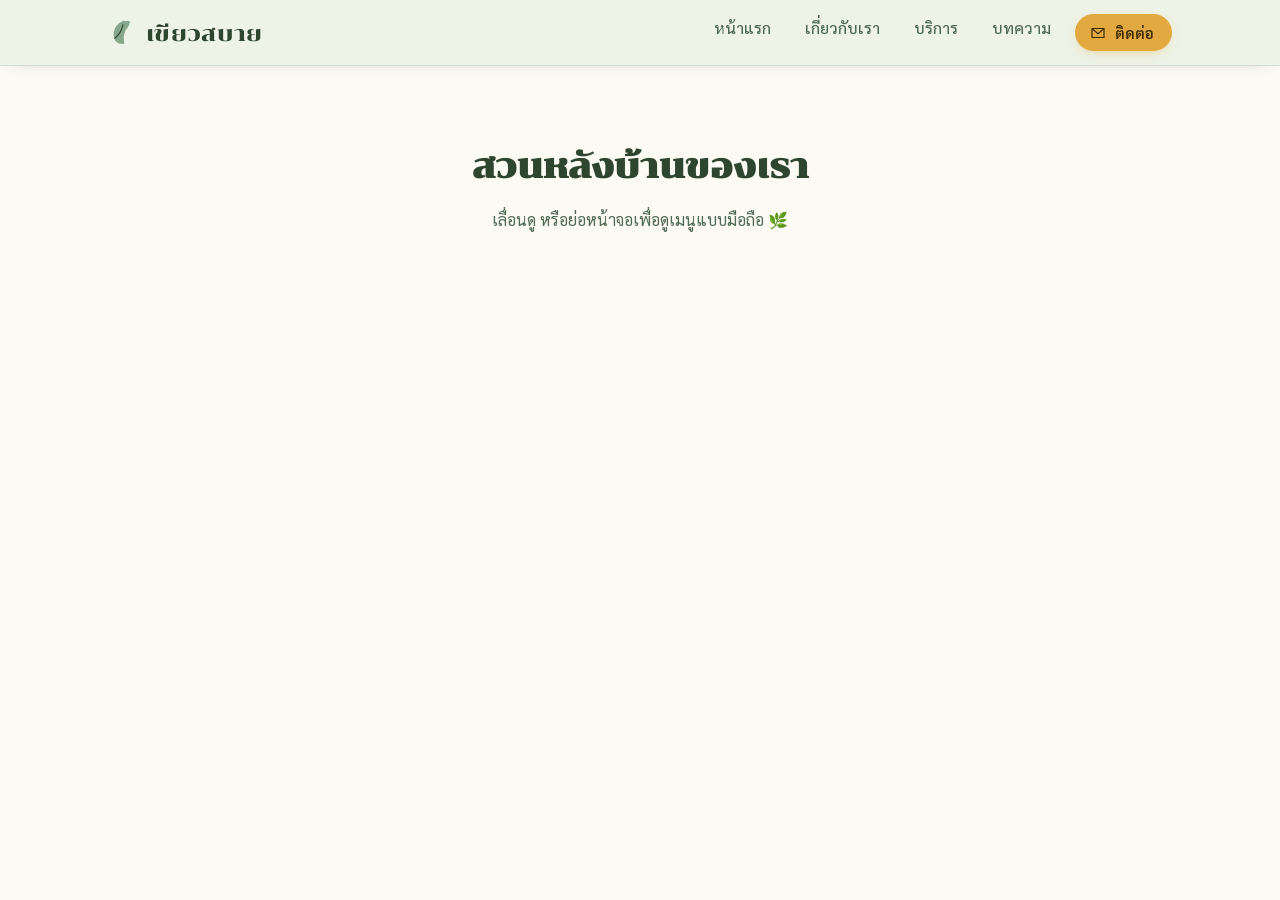
==== index.html @ ee12171a "Fix" ====
<!DOCTYPE html>
<html lang="th">
<head>
<meta charset="UTF-8">
<meta name="viewport" content="width=device-width, initial-scale=1.0">
<title>เขียวสบาย — Navbar</title>
<link rel="preconnect" href="https://fonts.googleapis.com">
<link href="https://fonts.googleapis.com/css2?family=Fraunces:ital,wght@0,500;0,600;1,500&family=Chonburi&family=Sarabun:wght@400;500;600&display=swap" rel="stylesheet">
<link rel="stylesheet" href="style.css">
</head>
<body>

<header class="navbar">
  <div class="navbar__inner">

    <!-- โลโก้ -->
    <a href="#" class="brand">
      <svg class="brand__leaf" viewBox="0 0 40 40" fill="none" xmlns="http://www.w3.org/2000/svg" aria-hidden="true">
        <path d="M20 4C11 8 6 16 8 26c1.5 7 8 10 14 8-2-8-1-15 4-21 3.5-4.5 3-9 3-9-4 0-7 1-9-1z" fill="var(--moss)"/>
        <path d="M9 27C15 23 18 17 20 9" stroke="var(--forest)" stroke-width="1.4" stroke-linecap="round"/>
      </svg>
      <span class="brand__name">เขียวสบาย</span>
    </a>

    <!-- ปุ่มเมนูมือถือ -->
    <input type="checkbox" id="menu-toggle" class="menu-toggle" aria-hidden="true">
    <label for="menu-toggle" class="hamburger" aria-label="เปิดเมนู">
      <span></span><span></span><span></span>
    </label>

    <!-- เมนูหลัก -->
    <nav class="menu" aria-label="เมนูหลัก">
      <a href="#" class="menu__link">หน้าแรก</a>
      <a href="#" class="menu__link">เกี่ยวกับเรา</a>
      <a href="#" class="menu__link">บริการ</a>
      <a href="#" class="menu__link">บทความ</a>
    </nav>

    <!-- ไอคอนติดต่อ -->
    <a href="#contact" class="contact-btn" aria-label="ติดต่อเรา">
      <svg viewBox="0 0 24 24" fill="none" xmlns="http://www.w3.org/2000/svg" aria-hidden="true">
        <path d="M4 6h16v12H4V6Z" stroke="currentColor" stroke-width="1.6" stroke-linejoin="round"/>
        <path d="M4.5 6.5 12 13l7.5-6.5" stroke="currentColor" stroke-width="1.6" stroke-linecap="round" stroke-linejoin="round"/>
      </svg>
      <span>ติดต่อ</span>
    </a>

  </div>
</header>

<!-- ตัวอย่างเนื้อหาด้านล่างเพื่อดูผลลัพธ์ -->
<main class="demo">
  <h1>สวนหลังบ้านของเรา</h1>
  <p>เลื่อนดู หรือย่อหน้าจอเพื่อดูเมนูแบบมือถือ 🌿</p>
</main>

</body>
</html>
---- style.css ----
/* ============================================
   เขียวสบาย — Navbar
   โทนสี: เขียวป่า สงบ ธรรมชาติ
   ============================================ */

:root {
  --bg-mist:     #EEF3E8;   /* พื้นหลัง navbar หมอกเช้า */
  --forest:      #2E4630;   /* เขียวเข้ม ตัวหนังสือ/โลโก้ */
  --moss:        #86A78B;   /* เขียวมอส ใบไม้ */
  --sage:        #4F6B54;   /* เขียวเซจ ตัวอักษรเมนู */
  --sand:        #FBFAF3;   /* ครีมอ่อน สำหรับพื้นหลังหน้า */
  --sun:         #E1A93F;   /* เหลืองแดดอ่อน ปุ่มติดต่อ */
  --sun-deep:    #C98F2B;

  --font-display: "Chonburi", "Fraunces", serif;
  --font-body:    "Sarabun", "Fraunces", sans-serif;
}

* { box-sizing: border-box; }

body {
  margin: 0;
  background: var(--sand);
  font-family: var(--font-body);
  color: var(--forest);
}

/* ---------- Navbar shell ---------- */

.navbar {
  position: sticky;
  top: 0;
  z-index: 50;
  background: var(--bg-mist);
  border-bottom: 1px solid rgba(46, 70, 48, 0.12);
  box-shadow: 0 6px 18px -14px rgba(46, 70, 48, 0.4);
}

.navbar__inner {
  max-width: 1120px;
  margin: 0 auto;
  padding: 14px 28px;
  display: flex;
  align-items: center;
  gap: 24px;
}

/* ---------- Brand / logo ---------- */

.brand {
  display: flex;
  align-items: center;
  gap: 8px;
  text-decoration: none;
  margin-right: auto;
}

.brand__leaf {
  width: 30px;
  height: 30px;
  flex-shrink: 0;
  transition: transform 0.4s ease;
}

.brand:hover .brand__leaf {
  transform: rotate(-12deg) scale(1.08);
}

.brand__name {
  font-family: var(--font-display);
  font-size: 1.35rem;
  color: var(--forest);
  letter-spacing: 0.3px;
}

/* ---------- Menu links + vine-sprout hover ---------- */

.menu {
  display: flex;
  align-items: center;
  gap: 34px;
}

.menu__link {
  position: relative;
  text-decoration: none;
  font-family: var(--font-body);
  font-weight: 500;
  font-size: 0.98rem;
  color: var(--sage);
  padding-bottom: 10px;
  transition: color 0.3s ease;
}

.menu__link:hover,
.menu__link:focus-visible {
  color: var(--forest);
}

/* the vine line */
.menu__link::after {
  content: "";
  position: absolute;
  left: 16px;
  bottom: 2px;
  height: 2px;
  width: 0;
  background: var(--moss);
  border-radius: 2px;
  transition: width 0.45s cubic-bezier(0.33, 1, 0.68, 1) 0.05s;
}

/* the little leaf bud that sprouts first */
.menu__link::before {
  content: "";
  position: absolute;
  left: 0;
  bottom: -1px;
  width: 10px;
  height: 8px;
  background: var(--moss);
  border-radius: 0 100% 0 100%;
  transform: scale(0) rotate(-10deg);
  transform-origin: left bottom;
  opacity: 0;
  transition: transform 0.3s ease, opacity 0.3s ease;
}

.menu__link:hover::before,
.menu__link:focus-visible::before {
  opacity: 1;
  transform: scale(1) rotate(-10deg);
}

.menu__link:hover::after,
.menu__link:focus-visible::after {
  width: calc(100% - 16px);
}

/* ---------- Contact icon button ---------- */

.contact-btn {
  display: flex;
  align-items: center;
  gap: 8px;
  text-decoration: none;
  background: var(--sun);
  color: #3A2A08;
  font-weight: 600;
  font-size: 0.92rem;
  padding: 9px 18px 9px 14px;
  border-radius: 999px;
  box-shadow: 0 4px 14px -6px rgba(225, 169, 63, 0.7);
  animation: breathe 4s ease-in-out infinite;
  transition: background 0.3s ease, transform 0.25s ease, box-shadow 0.25s ease;
}

.contact-btn svg {
  width: 18px;
  height: 18px;
  color: #3A2A08;
}

.contact-btn:hover,
.contact-btn:focus-visible {
  background: var(--sun-deep);
  transform: translateY(-2px);
  box-shadow: 0 8px 18px -6px rgba(201, 143, 43, 0.65);
}

@keyframes breathe {
  0%, 100% { transform: scale(1); }
  50%      { transform: scale(1.045); }
}

@media (prefers-reduced-motion: reduce) {
  .contact-btn { animation: none; }
  .brand__leaf, .menu__link::after, .menu__link::before, .contact-btn { transition: none; }
}

/* ---------- Mobile hamburger ---------- */

.menu-toggle { display: none; }

.hamburger {
  display: none;
  flex-direction: column;
  gap: 5px;
  cursor: pointer;
  padding: 6px;
}

.hamburger span {
  width: 24px;
  height: 2px;
  background: var(--forest);
  border-radius: 2px;
  transition: transform 0.3s ease, opacity 0.3s ease;
}

@media (max-width: 780px) {
  .hamburger { display: flex; order: 3; }

  .menu {
    order: 4;
    flex-basis: 100%;
    flex-direction: column;
    align-items: flex-start;
    gap: 4px;
    max-height: 0;
    overflow: hidden;
    transition: max-height 0.4s ease;
  }

  .menu__link { padding: 10px 4px; width: 100%; }

  .menu-toggle:checked ~ .menu {
    max-height: 320px;
  }

  .menu-toggle:checked ~ .hamburger span:nth-child(1) { transform: translateY(7px) rotate(45deg); }
  .menu-toggle:checked ~ .hamburger span:nth-child(2) { opacity: 0; }
  .menu-toggle:checked ~ .hamburger span:nth-child(3) { transform: translateY(-7px) rotate(-45deg); }

  .contact-btn { order: 2; padding: 8px 14px; }
  .contact-btn span { display: none; }
}

/* ---------- Demo content (ลบออกได้เมื่อนำไปใช้จริง) ---------- */

.demo {
  max-width: 1120px;
  margin: 80px auto;
  padding: 0 28px;
  text-align: center;
}

.demo h1 {
  font-family: var(--font-display);
  color: var(--forest);
  font-size: 2.1rem;
}

.demo p {
  color: var(--sage);
}
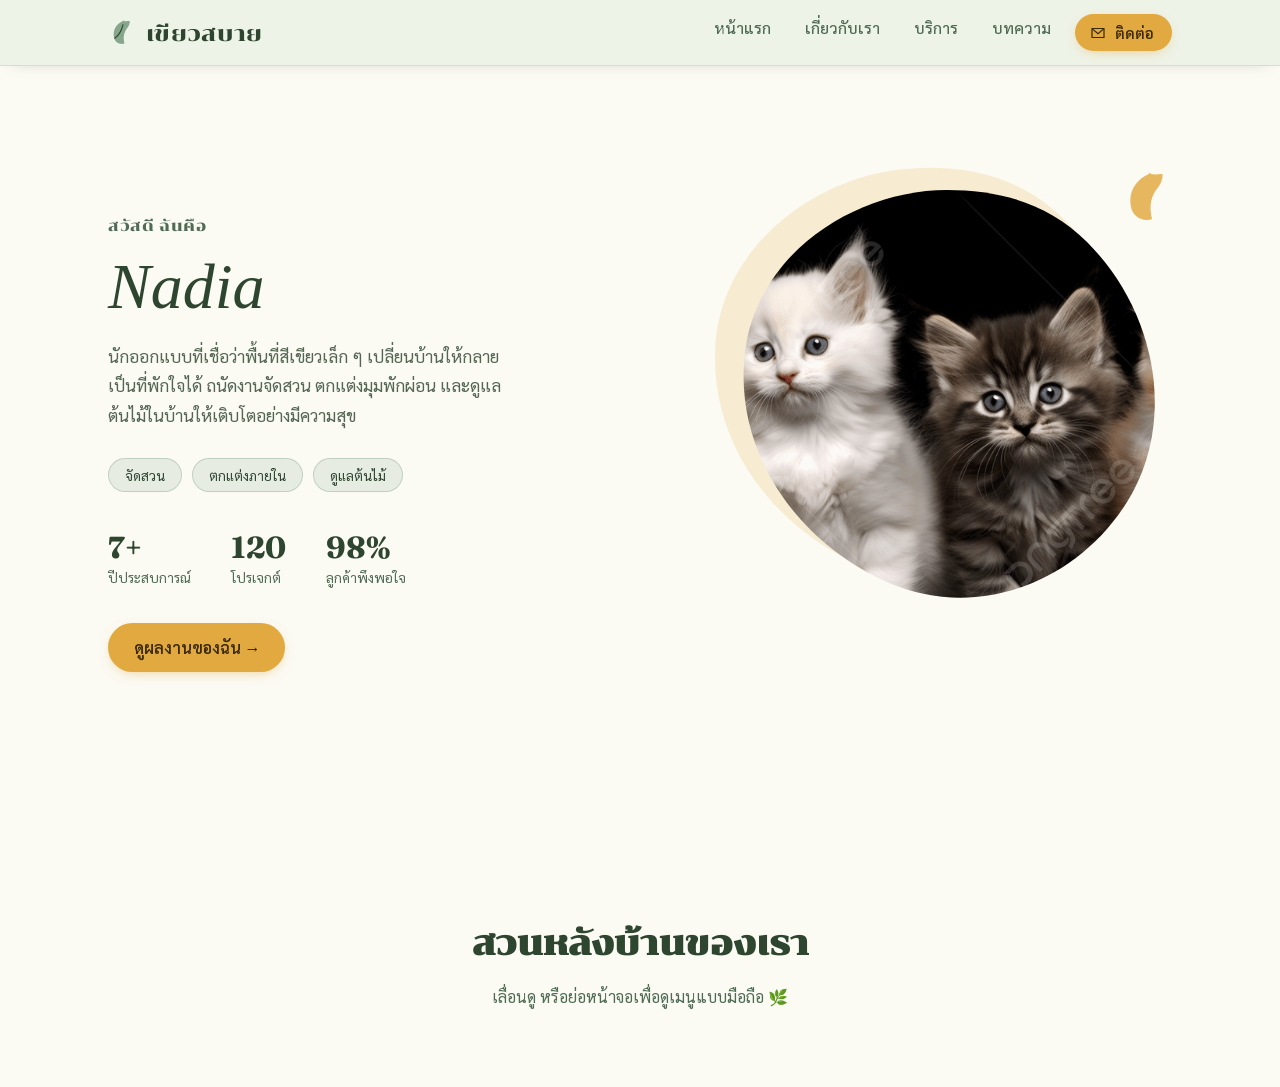
==== commit bdaef524: "fi" ====
--- a/index.html
+++ b/index.html
@@ -3,7 +3,7 @@
 <head>
 <meta charset="UTF-8">
 <meta name="viewport" content="width=device-width, initial-scale=1.0">
-<title>เขียวสบาย — Navbar</title>
+<title>เขียวสบาย — Portfolio</title>
 <link rel="preconnect" href="https://fonts.googleapis.com">
 <link href="https://fonts.googleapis.com/css2?family=Fraunces:ital,wght@0,500;0,600;1,500&family=Chonburi&family=Sarabun:wght@400;500;600&display=swap" rel="stylesheet">
 <link rel="stylesheet" href="style.css">
@@ -48,10 +48,44 @@
   </div>
 </header>
 
-<!-- ตัวอย่างเนื้อหาด้านล่างเพื่อดูผลลัพธ์ -->
-<main class="demo">
-  <h1>สวนหลังบ้านของเรา</h1>
-  <p>เลื่อนดู หรือย่อหน้าจอเพื่อดูเมนูแบบมือถือ 🌿</p>
+<!-- ===== Main content: แนะนำตัว (Nadia) 2 คอลัมน์ ===== -->
+<main>
+  <section class="portfolio">
+    <div class="portfolio__text">
+      <p class="portfolio__eyebrow">สวัสดี ฉันคือ</p>
+      <h1 class="portfolio__name">Nadia</h1>
+      <p class="portfolio__bio">
+        นักออกแบบที่เชื่อว่าพื้นที่สีเขียวเล็ก ๆ เปลี่ยนบ้านให้กลายเป็นที่พักใจได้
+        ถนัดงานจัดสวน ตกแต่งมุมพักผ่อน และดูแลต้นไม้ในบ้านให้เติบโตอย่างมีความสุข
+      </p>
+      <div class="portfolio__tags">
+        <span class="portfolio__tag">จัดสวน</span>
+        <span class="portfolio__tag">ตกแต่งภายใน</span>
+        <span class="portfolio__tag">ดูแลต้นไม้</span>
+      </div>
+      <div class="portfolio__stats">
+        <div class="stat"><b>7+</b><span>ปีประสบการณ์</span></div>
+        <div class="stat"><b>120</b><span>โปรเจกต์</span></div>
+        <div class="stat"><b>98%</b><span>ลูกค้าพึงพอใจ</span></div>
+      </div>
+      <a href="#work" class="portfolio__cta">ดูผลงานของฉัน →</a>
+    </div>
+
+    <figure class="portfolio__figure">
+      <div class="portfolio__frame">
+        <img src="./assets/pngtree-group-of-kittens-on-a-black-background-picture-image_3402939.jpg" alt="Nadia">
+      </div>
+      <svg class="portfolio__vein" viewBox="0 0 40 40" fill="none" xmlns="http://www.w3.org/2000/svg" aria-hidden="true">
+        <path d="M20 4C11 8 6 16 8 26c1.5 7 8 10 14 8-2-8-1-15 4-21 3.5-4.5 3-9 3-9-4 0-7 1-9-1z" fill="var(--sun)" opacity="0.9"/>
+      </svg>
+    </figure>
+  </section>
+
+  <!-- ตัวอย่างเนื้อหาด้านล่างเพื่อดูผลลัพธ์ -->
+  <div class="demo">
+    <h1>สวนหลังบ้านของเรา</h1>
+    <p>เลื่อนดู หรือย่อหน้าจอเพื่อดูเมนูแบบมือถือ 🌿</p>
+  </div>
 </main>
 
 </body>
--- a/style.css
+++ b/style.css
@@ -4,19 +4,21 @@
    ============================================ */
 
 :root {
-  --bg-mist:     #EEF3E8;   /* พื้นหลัง navbar หมอกเช้า */
-  --forest:      #2E4630;   /* เขียวเข้ม ตัวหนังสือ/โลโก้ */
-  --moss:        #86A78B;   /* เขียวมอส ใบไม้ */
-  --sage:        #4F6B54;   /* เขียวเซจ ตัวอักษรเมนู */
-  --sand:        #FBFAF3;   /* ครีมอ่อน สำหรับพื้นหลังหน้า */
-  --sun:         #E1A93F;   /* เหลืองแดดอ่อน ปุ่มติดต่อ */
-  --sun-deep:    #C98F2B;
+  --bg-mist: #eef3e8; /* พื้นหลัง navbar หมอกเช้า */
+  --forest: #2e4630; /* เขียวเข้ม ตัวหนังสือ/โลโก้ */
+  --moss: #86a78b; /* เขียวมอส ใบไม้ */
+  --sage: #4f6b54; /* เขียวเซจ ตัวอักษรเมนู */
+  --sand: #fbfaf3; /* ครีมอ่อน สำหรับพื้นหลังหน้า */
+  --sun: #e1a93f; /* เหลืองแดดอ่อน ปุ่มติดต่อ */
+  --sun-deep: #c98f2b;
 
   --font-display: "Chonburi", "Fraunces", serif;
-  --font-body:    "Sarabun", "Fraunces", sans-serif;
-}
-
-* { box-sizing: border-box; }
+  --font-body: "Sarabun", "Fraunces", sans-serif;
+}
+
+* {
+  box-sizing: border-box;
+}
 
 body {
   margin: 0;
@@ -123,7 +125,9 @@
   transform: scale(0) rotate(-10deg);
   transform-origin: left bottom;
   opacity: 0;
-  transition: transform 0.3s ease, opacity 0.3s ease;
+  transition:
+    transform 0.3s ease,
+    opacity 0.3s ease;
 }
 
 .menu__link:hover::before,
@@ -145,20 +149,23 @@
   gap: 8px;
   text-decoration: none;
   background: var(--sun);
-  color: #3A2A08;
+  color: #3a2a08;
   font-weight: 600;
   font-size: 0.92rem;
   padding: 9px 18px 9px 14px;
   border-radius: 999px;
   box-shadow: 0 4px 14px -6px rgba(225, 169, 63, 0.7);
   animation: breathe 4s ease-in-out infinite;
-  transition: background 0.3s ease, transform 0.25s ease, box-shadow 0.25s ease;
+  transition:
+    background 0.3s ease,
+    transform 0.25s ease,
+    box-shadow 0.25s ease;
 }
 
 .contact-btn svg {
   width: 18px;
   height: 18px;
-  color: #3A2A08;
+  color: #3a2a08;
 }
 
 .contact-btn:hover,
@@ -169,18 +176,32 @@
 }
 
 @keyframes breathe {
-  0%, 100% { transform: scale(1); }
-  50%      { transform: scale(1.045); }
+  0%,
+  100% {
+    transform: scale(1);
+  }
+  50% {
+    transform: scale(1.045);
+  }
 }
 
 @media (prefers-reduced-motion: reduce) {
-  .contact-btn { animation: none; }
-  .brand__leaf, .menu__link::after, .menu__link::before, .contact-btn { transition: none; }
+  .contact-btn {
+    animation: none;
+  }
+  .brand__leaf,
+  .menu__link::after,
+  .menu__link::before,
+  .contact-btn {
+    transition: none;
+  }
 }
 
 /* ---------- Mobile hamburger ---------- */
 
-.menu-toggle { display: none; }
+.menu-toggle {
+  display: none;
+}
 
 .hamburger {
   display: none;
@@ -195,11 +216,16 @@
   height: 2px;
   background: var(--forest);
   border-radius: 2px;
-  transition: transform 0.3s ease, opacity 0.3s ease;
+  transition:
+    transform 0.3s ease,
+    opacity 0.3s ease;
 }
 
 @media (max-width: 780px) {
-  .hamburger { display: flex; order: 3; }
+  .hamburger {
+    display: flex;
+    order: 3;
+  }
 
   .menu {
     order: 4;
@@ -212,18 +238,32 @@
     transition: max-height 0.4s ease;
   }
 
-  .menu__link { padding: 10px 4px; width: 100%; }
+  .menu__link {
+    padding: 10px 4px;
+    width: 100%;
+  }
 
   .menu-toggle:checked ~ .menu {
     max-height: 320px;
   }
 
-  .menu-toggle:checked ~ .hamburger span:nth-child(1) { transform: translateY(7px) rotate(45deg); }
-  .menu-toggle:checked ~ .hamburger span:nth-child(2) { opacity: 0; }
-  .menu-toggle:checked ~ .hamburger span:nth-child(3) { transform: translateY(-7px) rotate(-45deg); }
-
-  .contact-btn { order: 2; padding: 8px 14px; }
-  .contact-btn span { display: none; }
+  .menu-toggle:checked ~ .hamburger span:nth-child(1) {
+    transform: translateY(7px) rotate(45deg);
+  }
+  .menu-toggle:checked ~ .hamburger span:nth-child(2) {
+    opacity: 0;
+  }
+  .menu-toggle:checked ~ .hamburger span:nth-child(3) {
+    transform: translateY(-7px) rotate(-45deg);
+  }
+
+  .contact-btn {
+    order: 2;
+    padding: 8px 14px;
+  }
+  .contact-btn span {
+    display: none;
+  }
 }
 
 /* ---------- Demo content (ลบออกได้เมื่อนำไปใช้จริง) ---------- */
@@ -243,4 +283,171 @@
 
 .demo p {
   color: var(--sage);
+}
+
+/* ============================================
+   Portfolio intro — แนะนำตัว (Nadia)
+   ใช้ token ชุดเดียวกับ navbar: --forest / --moss / --sage / --sand / --sun
+   ============================================ */
+
+.portfolio {
+  max-width: 1120px;
+  margin: 0 auto;
+  padding: 100px 28px 120px;
+  display: grid;
+  grid-template-columns: 1.1fr 0.9fr;
+  gap: 64px;
+  align-items: center;
+}
+
+.portfolio__eyebrow {
+  font-family: var(--font-display);
+  color: var(--sage);
+  font-size: 0.95rem;
+  letter-spacing: 0.04em;
+  margin: 0 0 18px;
+}
+
+.portfolio__name {
+  font-family: "Fraunces", serif;
+  font-style: italic;
+  font-weight: 500;
+  font-size: clamp(2.6rem, 5vw, 4.2rem);
+  line-height: 1.05;
+  color: var(--forest);
+  margin: 0 0 22px;
+}
+
+.portfolio__bio {
+  font-family: var(--font-body);
+  font-size: 1.05rem;
+  line-height: 1.75;
+  color: var(--forest);
+  opacity: 0.82;
+  max-width: 46ch;
+  margin: 0 0 28px;
+}
+
+.portfolio__tags {
+  display: flex;
+  flex-wrap: wrap;
+  gap: 10px;
+  margin: 0 0 36px;
+}
+
+.portfolio__tag {
+  font-family: var(--font-body);
+  font-size: 0.85rem;
+  padding: 7px 16px;
+  border-radius: 999px;
+  background: rgba(134, 167, 139, 0.16); /* --moss */
+  color: var(--forest);
+  border: 1px solid rgba(134, 167, 139, 0.4);
+}
+
+.portfolio__stats {
+  display: flex;
+  gap: 40px;
+  margin: 0 0 36px;
+}
+
+.portfolio__stats .stat b {
+  display: block;
+  font-family: "Fraunces", serif;
+  font-size: 1.9rem;
+  color: var(--forest);
+}
+
+.portfolio__stats .stat span {
+  font-family: var(--font-body);
+  font-size: 0.85rem;
+  color: var(--sage);
+}
+
+.portfolio__cta {
+  display: inline-flex;
+  align-items: center;
+  gap: 10px;
+  background: var(--sun);
+  color: #3a2a08;
+  text-decoration: none;
+  font-family: var(--font-body);
+  font-weight: 600;
+  padding: 14px 26px;
+  border-radius: 999px;
+  box-shadow: 0 4px 14px -6px rgba(225, 169, 63, 0.7);
+  transition:
+    background 0.25s ease,
+    transform 0.25s ease,
+    box-shadow 0.25s ease;
+}
+
+.portfolio__cta:hover,
+.portfolio__cta:focus-visible {
+  background: var(--sun-deep);
+  transform: translateY(-2px);
+  box-shadow: 0 8px 18px -6px rgba(201, 143, 43, 0.65);
+}
+
+/* ---------- image side: leaf-clipped frame ---------- */
+
+.portfolio__figure {
+  position: relative;
+  justify-self: center;
+  width: 100%;
+  max-width: 420px;
+}
+
+.portfolio__figure::before {
+  content: "";
+  position: absolute;
+  inset: -18px;
+  background: rgba(225, 169, 63, 0.18); /* --sun */
+  clip-path: path(
+    "M210 8C120 8 20 70 8 170C-4 270 60 360 150 400C240 440 340 400 390 320C440 240 420 130 350 60C310 20 260 8 210 8Z"
+  );
+  transform: scale(1.02) rotate(-4deg);
+  z-index: 0;
+}
+
+.portfolio__frame {
+  position: relative;
+  z-index: 1;
+  aspect-ratio: 4 / 5;
+  overflow: hidden;
+  clip-path: path(
+    "M210 8C120 8 20 70 8 170C-4 270 60 360 150 400C240 440 340 400 390 320C440 240 420 130 350 60C310 20 260 8 210 8Z"
+  );
+  box-shadow: 0 30px 60px -20px rgba(46, 70, 48, 0.35);
+}
+
+.portfolio__frame img {
+  width: 100%;
+  height: 100%;
+  object-fit: cover;
+  display: block;
+}
+
+.portfolio__vein {
+  position: absolute;
+  top: -14px;
+  right: -22px;
+  width: 60px;
+  height: 60px;
+  z-index: 2;
+  opacity: 0.9;
+}
+
+@media (max-width: 860px) {
+  .portfolio {
+    grid-template-columns: 1fr;
+    padding: 72px 24px 80px;
+  }
+  .portfolio__figure {
+    order: -1;
+    max-width: 300px;
+  }
+  .portfolio__stats {
+    gap: 28px;
+  }
 }
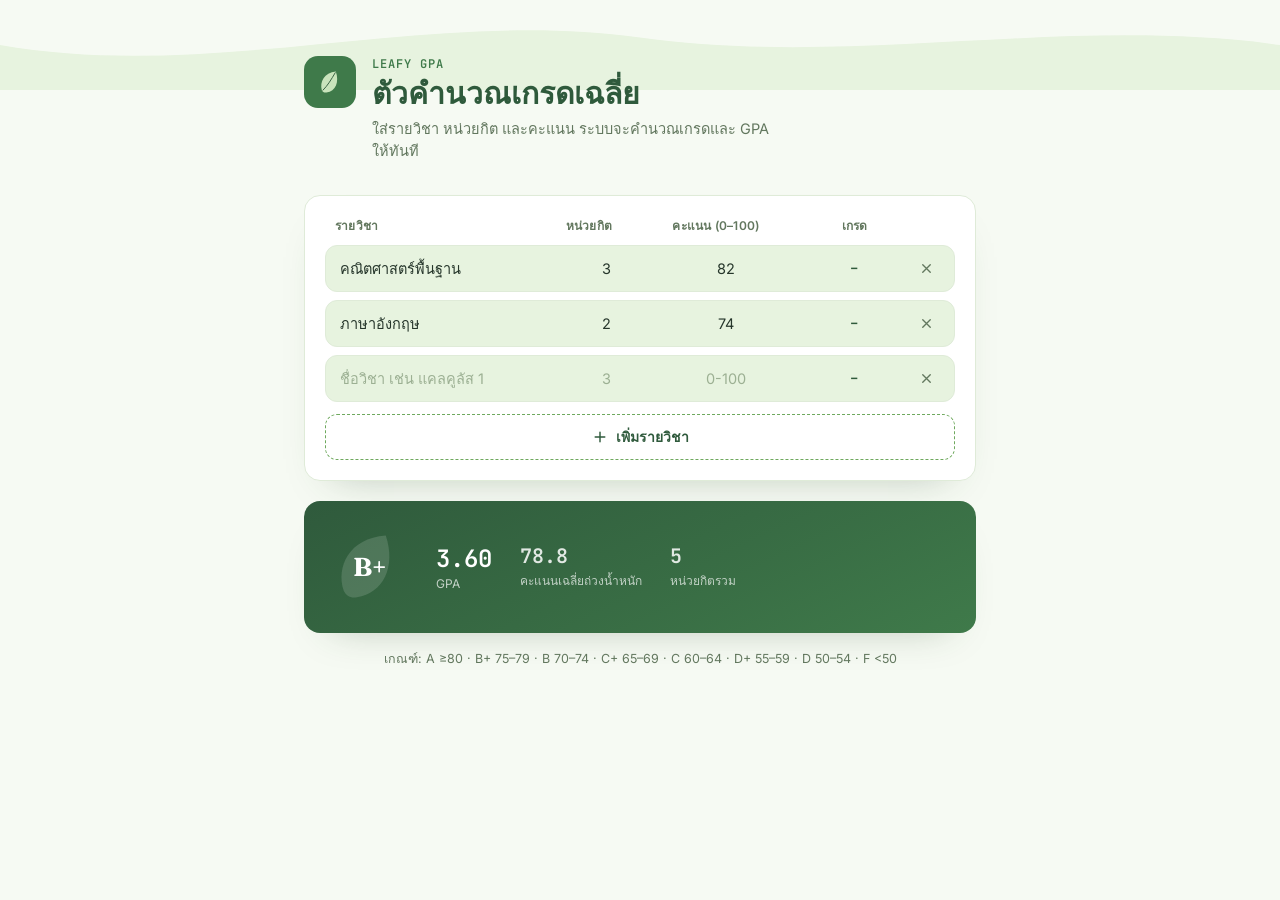
==== commit 3bfbc864: "Add javascriptt" ====
--- a/index.html
+++ b/index.html
@@ -1,92 +1,88 @@
 <!DOCTYPE html>
 <html lang="th">
 <head>
-<meta charset="UTF-8">
-<meta name="viewport" content="width=device-width, initial-scale=1.0">
-<title>เขียวสบาย — Portfolio</title>
+<meta charset="UTF-8" />
+<meta name="viewport" content="width=device-width, initial-scale=1.0" />
+<title>คำนวณเกรด · Leafy GPA</title>
 <link rel="preconnect" href="https://fonts.googleapis.com">
-<link href="https://fonts.googleapis.com/css2?family=Fraunces:ital,wght@0,500;0,600;1,500&family=Chonburi&family=Sarabun:wght@400;500;600&display=swap" rel="stylesheet">
-<link rel="stylesheet" href="style.css">
+<link rel="preconnect" href="https://fonts.gstatic.com" crossorigin>
+<link href="https://fonts.googleapis.com/css2?family=Fraunces:opsz,wght@9..144,500;9..144,600;9..144,700&family=Inter:wght@400;500;600;700&family=JetBrains+Mono:wght@500;600&display=swap" rel="stylesheet">
+<link rel="stylesheet" href="style.css" />
 </head>
 <body>
 
-<header class="navbar">
-  <div class="navbar__inner">
+  <div class="meadow" aria-hidden="true">
+    <svg class="meadow__svg" viewBox="0 0 1440 120" preserveAspectRatio="none">
+      <path d="M0,60 C240,110 480,10 720,50 C960,90 1200,20 1440,60 L1440,120 L0,120 Z"></path>
+    </svg>
+  </div>
 
-    <!-- โลโก้ -->
-    <a href="#" class="brand">
-      <svg class="brand__leaf" viewBox="0 0 40 40" fill="none" xmlns="http://www.w3.org/2000/svg" aria-hidden="true">
-        <path d="M20 4C11 8 6 16 8 26c1.5 7 8 10 14 8-2-8-1-15 4-21 3.5-4.5 3-9 3-9-4 0-7 1-9-1z" fill="var(--moss)"/>
-        <path d="M9 27C15 23 18 17 20 9" stroke="var(--forest)" stroke-width="1.4" stroke-linecap="round"/>
-      </svg>
-      <span class="brand__name">เขียวสบาย</span>
-    </a>
+  <main class="page">
 
-    <!-- ปุ่มเมนูมือถือ -->
-    <input type="checkbox" id="menu-toggle" class="menu-toggle" aria-hidden="true">
-    <label for="menu-toggle" class="hamburger" aria-label="เปิดเมนู">
-      <span></span><span></span><span></span>
-    </label>
+    <header class="header">
+      <div class="header__mark">
+        <svg viewBox="0 0 48 48" class="leaf-icon" aria-hidden="true">
+          <path d="M10 38 C6 24 14 8 34 6 C40 24 34 40 18 42 C14 42.6 11.6 41 10 38 Z"></path>
+          <path d="M12 38 C20 30 26 20 33 8" class="leaf-vein"></path>
+        </svg>
+      </div>
+      <div class="header__text">
+        <p class="eyebrow">Leafy GPA</p>
+        <h1>ตัวคำนวณเกรดเฉลี่ย</h1>
+        <p class="subtitle">ใส่รายวิชา หน่วยกิต และคะแนน ระบบจะคำนวณเกรดและ GPA ให้ทันที</p>
+      </div>
+    </header>
 
-    <!-- เมนูหลัก -->
-    <nav class="menu" aria-label="เมนูหลัก">
-      <a href="#" class="menu__link">หน้าแรก</a>
-      <a href="#" class="menu__link">เกี่ยวกับเรา</a>
-      <a href="#" class="menu__link">บริการ</a>
-      <a href="#" class="menu__link">บทความ</a>
-    </nav>
+    <section class="card" aria-label="รายวิชา">
 
-    <!-- ไอคอนติดต่อ -->
-    <a href="#contact" class="contact-btn" aria-label="ติดต่อเรา">
-      <svg viewBox="0 0 24 24" fill="none" xmlns="http://www.w3.org/2000/svg" aria-hidden="true">
-        <path d="M4 6h16v12H4V6Z" stroke="currentColor" stroke-width="1.6" stroke-linejoin="round"/>
-        <path d="M4.5 6.5 12 13l7.5-6.5" stroke="currentColor" stroke-width="1.6" stroke-linecap="round" stroke-linejoin="round"/>
-      </svg>
-      <span>ติดต่อ</span>
-    </a>
+      <div class="table-head" role="row">
+        <span>รายวิชา</span>
+        <span>หน่วยกิต</span>
+        <span>คะแนน (0–100)</span>
+        <span class="table-head__grade">เกรด</span>
+        <span class="table-head__action"></span>
+      </div>
 
-  </div>
-</header>
+      <div id="rows" class="rows"></div>
 
-<!-- ===== Main content: แนะนำตัว (Nadia) 2 คอลัมน์ ===== -->
-<main>
-  <section class="portfolio">
-    <div class="portfolio__text">
-      <p class="portfolio__eyebrow">สวัสดี ฉันคือ</p>
-      <h1 class="portfolio__name">Nadia</h1>
-      <p class="portfolio__bio">
-        นักออกแบบที่เชื่อว่าพื้นที่สีเขียวเล็ก ๆ เปลี่ยนบ้านให้กลายเป็นที่พักใจได้
-        ถนัดงานจัดสวน ตกแต่งมุมพักผ่อน และดูแลต้นไม้ในบ้านให้เติบโตอย่างมีความสุข
-      </p>
-      <div class="portfolio__tags">
-        <span class="portfolio__tag">จัดสวน</span>
-        <span class="portfolio__tag">ตกแต่งภายใน</span>
-        <span class="portfolio__tag">ดูแลต้นไม้</span>
+      <button id="addRow" class="add-btn" type="button">
+        <svg viewBox="0 0 20 20" class="add-btn__icon" aria-hidden="true">
+          <path d="M10 4v12M4 10h12" stroke="currentColor" stroke-width="1.8" stroke-linecap="round"/>
+        </svg>
+        เพิ่มรายวิชา
+      </button>
+
+    </section>
+
+    <section class="result" aria-live="polite">
+      <div class="result__badge">
+        <svg viewBox="0 0 64 64" class="badge-leaf" aria-hidden="true">
+          <path d="M12 50 C6 32 16 10 44 8 C52 32 42 52 22 55 C17 55.8 14 54 12 50 Z"></path>
+        </svg>
+        <span id="letterGrade" class="badge-leaf__letter">–</span>
       </div>
-      <div class="portfolio__stats">
-        <div class="stat"><b>7+</b><span>ปีประสบการณ์</span></div>
-        <div class="stat"><b>120</b><span>โปรเจกต์</span></div>
-        <div class="stat"><b>98%</b><span>ลูกค้าพึงพอใจ</span></div>
+      <div class="result__figures">
+        <div class="figure">
+          <span class="figure__value" id="gpaValue">0.00</span>
+          <span class="figure__label">GPA</span>
+        </div>
+        <div class="figure figure--muted">
+          <span class="figure__value" id="avgValue">0.0</span>
+          <span class="figure__label">คะแนนเฉลี่ยถ่วงน้ำหนัก</span>
+        </div>
+        <div class="figure figure--muted">
+          <span class="figure__value" id="creditValue">0</span>
+          <span class="figure__label">หน่วยกิตรวม</span>
+        </div>
       </div>
-      <a href="#work" class="portfolio__cta">ดูผลงานของฉัน →</a>
-    </div>
+    </section>
 
-    <figure class="portfolio__figure">
-      <div class="portfolio__frame">
-        <img src="./assets/pngtree-group-of-kittens-on-a-black-background-picture-image_3402939.jpg" alt="Nadia">
-      </div>
-      <svg class="portfolio__vein" viewBox="0 0 40 40" fill="none" xmlns="http://www.w3.org/2000/svg" aria-hidden="true">
-        <path d="M20 4C11 8 6 16 8 26c1.5 7 8 10 14 8-2-8-1-15 4-21 3.5-4.5 3-9 3-9-4 0-7 1-9-1z" fill="var(--sun)" opacity="0.9"/>
-      </svg>
-    </figure>
-  </section>
+    <p class="scale-note">
+      เกณฑ์: A ≥80 · B+ 75–79 · B 70–74 · C+ 65–69 · C 60–64 · D+ 55–59 · D 50–54 · F &lt;50
+    </p>
 
-  <!-- ตัวอย่างเนื้อหาด้านล่างเพื่อดูผลลัพธ์ -->
-  <div class="demo">
-    <h1>สวนหลังบ้านของเรา</h1>
-    <p>เลื่อนดู หรือย่อหน้าจอเพื่อดูเมนูแบบมือถือ 🌿</p>
-  </div>
-</main>
+  </main>
 
+  <script src="script.js"></script>
 </body>
 </html>
--- a/style.css
+++ b/style.css
@@ -1,453 +1,278 @@
-/* ============================================
-   เขียวสบาย — Navbar
-   โทนสี: เขียวป่า สงบ ธรรมชาติ
-   ============================================ */
-
-:root {
-  --bg-mist: #eef3e8; /* พื้นหลัง navbar หมอกเช้า */
-  --forest: #2e4630; /* เขียวเข้ม ตัวหนังสือ/โลโก้ */
-  --moss: #86a78b; /* เขียวมอส ใบไม้ */
-  --sage: #4f6b54; /* เขียวเซจ ตัวอักษรเมนู */
-  --sand: #fbfaf3; /* ครีมอ่อน สำหรับพื้นหลังหน้า */
-  --sun: #e1a93f; /* เหลืองแดดอ่อน ปุ่มติดต่อ */
-  --sun-deep: #c98f2b;
-
-  --font-display: "Chonburi", "Fraunces", serif;
-  --font-body: "Sarabun", "Fraunces", sans-serif;
-}
-
-* {
-  box-sizing: border-box;
-}
-
-body {
+:root{
+  --bg: #F6FAF3;
+  --card: #FFFFFF;
+  --ink: #26362B;
+  --ink-soft: #62775E;
+  --line: #DFEBD8;
+  --green-700: #2F5A3C;
+  --green-600: #3F7A4A;
+  --green-500: #6FA95E;
+  --green-200: #C9E4BC;
+  --green-100: #E7F3DF;
+  --amber: #C98A3C;
+  --shadow: 0 20px 40px -28px rgba(43, 74, 42, 0.35);
+  --radius: 16px;
+}
+
+*{ box-sizing: border-box; }
+
+body{
   margin: 0;
-  background: var(--sand);
-  font-family: var(--font-body);
-  color: var(--forest);
-}
-
-/* ---------- Navbar shell ---------- */
-
-.navbar {
-  position: sticky;
-  top: 0;
-  z-index: 50;
-  background: var(--bg-mist);
-  border-bottom: 1px solid rgba(46, 70, 48, 0.12);
-  box-shadow: 0 6px 18px -14px rgba(46, 70, 48, 0.4);
-}
-
-.navbar__inner {
-  max-width: 1120px;
+  min-height: 100vh;
+  background: var(--bg);
+  color: var(--ink);
+  font-family: 'Inter', system-ui, sans-serif;
+  position: relative;
+  overflow-x: hidden;
+}
+
+.meadow{
+  position: absolute;
+  top: 0; left: 0; width: 100%;
+  line-height: 0;
+  z-index: 0;
+}
+.meadow__svg{ width: 100%; height: 90px; display:block; }
+.meadow__svg path{ fill: var(--green-100); }
+
+.page{
+  position: relative;
+  z-index: 1;
+  max-width: 720px;
   margin: 0 auto;
-  padding: 14px 28px;
+  padding: 56px 24px 80px;
+}
+
+.header{
+  display: flex;
+  align-items: flex-start;
+  gap: 16px;
+  margin-bottom: 32px;
+}
+
+.header__mark{
+  flex: 0 0 auto;
+  width: 52px;
+  height: 52px;
+  border-radius: 14px;
+  background: var(--green-600);
+  display: flex;
+  align-items: center;
+  justify-content: center;
+  box-shadow: var(--shadow);
+}
+.leaf-icon{ width: 28px; height: 28px; }
+.leaf-icon path:first-child{ fill: var(--green-200); }
+.leaf-vein{ fill: none; stroke: var(--green-700); stroke-width: 1.6; stroke-linecap: round; }
+
+.eyebrow{
+  margin: 0 0 4px;
+  font-family: 'JetBrains Mono', monospace;
+  font-size: 12px;
+  font-weight: 600;
+  letter-spacing: 0.08em;
+  text-transform: uppercase;
+  color: var(--green-600);
+}
+
+h1{
+  margin: 0 0 6px;
+  font-family: 'Fraunces', serif;
+  font-weight: 600;
+  font-size: 30px;
+  line-height: 1.2;
+  color: var(--green-700);
+}
+
+.subtitle{
+  margin: 0;
+  color: var(--ink-soft);
+  font-size: 14.5px;
+  line-height: 1.55;
+  max-width: 46ch;
+}
+
+.card{
+  background: var(--card);
+  border: 1px solid var(--line);
+  border-radius: var(--radius);
+  padding: 20px;
+  box-shadow: var(--shadow);
+}
+
+.table-head{
+  display: grid;
+  grid-template-columns: 1.6fr 0.7fr 0.9fr 0.7fr 32px;
+  gap: 10px;
+  padding: 0 10px 10px;
+  font-size: 12px;
+  font-weight: 600;
+  color: var(--ink-soft);
+  letter-spacing: 0.02em;
+}
+.table-head__grade, .table-head__action{ text-align: center; }
+
+.rows{
+  display: flex;
+  flex-direction: column;
+  gap: 8px;
+}
+
+.row{
+  display: grid;
+  grid-template-columns: 1.6fr 0.7fr 0.9fr 0.7fr 32px;
+  gap: 10px;
+  align-items: center;
+  background: var(--green-100);
+  border: 1px solid var(--line);
+  border-radius: 12px;
+  padding: 8px 10px;
+}
+
+.row input{
+  width: 100%;
+  border: none;
+  background: transparent;
+  font-family: 'Inter', sans-serif;
+  font-size: 14.5px;
+  color: var(--ink);
+  padding: 6px 4px;
+  border-radius: 8px;
+  outline: none;
+  min-width: 0;
+}
+.row input:focus{
+  background: #fff;
+  box-shadow: 0 0 0 2px var(--green-500);
+}
+.row input[type="number"]{ text-align: center; }
+.row input::placeholder{ color: #9CB093; }
+
+.row__grade{
+  text-align: center;
+  font-family: 'JetBrains Mono', monospace;
+  font-weight: 600;
+  font-size: 14px;
+  color: var(--green-700);
+}
+
+.row__remove{
+  width: 28px;
+  height: 28px;
+  border: none;
+  background: transparent;
+  color: var(--ink-soft);
+  border-radius: 8px;
+  cursor: pointer;
+  display: flex;
+  align-items: center;
+  justify-content: center;
+  transition: background 0.15s, color 0.15s;
+}
+.row__remove:hover{
+  background: #FBEAE4;
+  color: #C15C42;
+}
+.row__remove svg{ width: 15px; height: 15px; }
+
+.add-btn{
+  margin-top: 12px;
+  width: 100%;
+  display: flex;
+  align-items: center;
+  justify-content: center;
+  gap: 8px;
+  padding: 11px;
+  border: 1.5px dashed var(--green-500);
+  background: transparent;
+  color: var(--green-700);
+  font-family: 'Inter', sans-serif;
+  font-weight: 600;
+  font-size: 14px;
+  border-radius: 12px;
+  cursor: pointer;
+  transition: background 0.15s, border-color 0.15s;
+}
+.add-btn:hover{
+  background: var(--green-100);
+  border-color: var(--green-600);
+}
+.add-btn__icon{ width: 16px; height: 16px; }
+
+.result{
+  margin-top: 20px;
+  background: linear-gradient(155deg, var(--green-700), var(--green-600));
+  border-radius: var(--radius);
+  padding: 24px;
   display: flex;
   align-items: center;
   gap: 24px;
-}
-
-/* ---------- Brand / logo ---------- */
-
-.brand {
-  display: flex;
-  align-items: center;
-  gap: 8px;
-  text-decoration: none;
-  margin-right: auto;
-}
-
-.brand__leaf {
-  width: 30px;
-  height: 30px;
-  flex-shrink: 0;
-  transition: transform 0.4s ease;
-}
-
-.brand:hover .brand__leaf {
-  transform: rotate(-12deg) scale(1.08);
-}
-
-.brand__name {
-  font-family: var(--font-display);
-  font-size: 1.35rem;
-  color: var(--forest);
-  letter-spacing: 0.3px;
-}
-
-/* ---------- Menu links + vine-sprout hover ---------- */
-
-.menu {
-  display: flex;
-  align-items: center;
-  gap: 34px;
-}
-
-.menu__link {
-  position: relative;
-  text-decoration: none;
-  font-family: var(--font-body);
-  font-weight: 500;
-  font-size: 0.98rem;
-  color: var(--sage);
-  padding-bottom: 10px;
-  transition: color 0.3s ease;
-}
-
-.menu__link:hover,
-.menu__link:focus-visible {
-  color: var(--forest);
-}
-
-/* the vine line */
-.menu__link::after {
-  content: "";
-  position: absolute;
-  left: 16px;
-  bottom: 2px;
-  height: 2px;
-  width: 0;
-  background: var(--moss);
-  border-radius: 2px;
-  transition: width 0.45s cubic-bezier(0.33, 1, 0.68, 1) 0.05s;
-}
-
-/* the little leaf bud that sprouts first */
-.menu__link::before {
-  content: "";
-  position: absolute;
-  left: 0;
-  bottom: -1px;
-  width: 10px;
-  height: 8px;
-  background: var(--moss);
-  border-radius: 0 100% 0 100%;
-  transform: scale(0) rotate(-10deg);
-  transform-origin: left bottom;
-  opacity: 0;
-  transition:
-    transform 0.3s ease,
-    opacity 0.3s ease;
-}
-
-.menu__link:hover::before,
-.menu__link:focus-visible::before {
-  opacity: 1;
-  transform: scale(1) rotate(-10deg);
-}
-
-.menu__link:hover::after,
-.menu__link:focus-visible::after {
-  width: calc(100% - 16px);
-}
-
-/* ---------- Contact icon button ---------- */
-
-.contact-btn {
-  display: flex;
-  align-items: center;
-  gap: 8px;
-  text-decoration: none;
-  background: var(--sun);
-  color: #3a2a08;
-  font-weight: 600;
-  font-size: 0.92rem;
-  padding: 9px 18px 9px 14px;
-  border-radius: 999px;
-  box-shadow: 0 4px 14px -6px rgba(225, 169, 63, 0.7);
-  animation: breathe 4s ease-in-out infinite;
-  transition:
-    background 0.3s ease,
-    transform 0.25s ease,
-    box-shadow 0.25s ease;
-}
-
-.contact-btn svg {
-  width: 18px;
-  height: 18px;
-  color: #3a2a08;
-}
-
-.contact-btn:hover,
-.contact-btn:focus-visible {
-  background: var(--sun-deep);
-  transform: translateY(-2px);
-  box-shadow: 0 8px 18px -6px rgba(201, 143, 43, 0.65);
-}
-
-@keyframes breathe {
-  0%,
-  100% {
-    transform: scale(1);
+  box-shadow: var(--shadow);
+}
+
+.result__badge{
+  position: relative;
+  flex: 0 0 auto;
+  width: 84px;
+  height: 84px;
+  display: flex;
+  align-items: center;
+  justify-content: center;
+}
+.badge-leaf{ position: absolute; inset: 0; width: 100%; height: 100%; }
+.badge-leaf path{ fill: rgba(255,255,255,0.14); }
+.badge-leaf__letter{
+  position: relative;
+  font-family: 'Fraunces', serif;
+  font-weight: 700;
+  font-size: 26px;
+  color: #fff;
+}
+
+.result__figures{
+  display: flex;
+  gap: 28px;
+  flex-wrap: wrap;
+}
+
+.figure{
+  display: flex;
+  flex-direction: column;
+  gap: 2px;
+}
+.figure__value{
+  font-family: 'JetBrains Mono', monospace;
+  font-weight: 600;
+  font-size: 24px;
+  color: #fff;
+}
+.figure--muted .figure__value{ color: rgba(255,255,255,0.85); font-size: 20px; }
+.figure__label{
+  font-size: 12px;
+  color: rgba(255,255,255,0.7);
+}
+
+.scale-note{
+  margin: 16px 4px 0;
+  font-size: 12.5px;
+  color: var(--ink-soft);
+  text-align: center;
+}
+
+@media (max-width: 560px){
+  .table-head{ display: none; }
+  .row{
+    grid-template-columns: 1fr 1fr;
+    grid-template-areas:
+      "name name"
+      "credit score"
+      "grade remove";
   }
-  50% {
-    transform: scale(1.045);
-  }
-}
-
-@media (prefers-reduced-motion: reduce) {
-  .contact-btn {
-    animation: none;
-  }
-  .brand__leaf,
-  .menu__link::after,
-  .menu__link::before,
-  .contact-btn {
-    transition: none;
-  }
-}
-
-/* ---------- Mobile hamburger ---------- */
-
-.menu-toggle {
-  display: none;
-}
-
-.hamburger {
-  display: none;
-  flex-direction: column;
-  gap: 5px;
-  cursor: pointer;
-  padding: 6px;
-}
-
-.hamburger span {
-  width: 24px;
-  height: 2px;
-  background: var(--forest);
-  border-radius: 2px;
-  transition:
-    transform 0.3s ease,
-    opacity 0.3s ease;
-}
-
-@media (max-width: 780px) {
-  .hamburger {
-    display: flex;
-    order: 3;
-  }
-
-  .menu {
-    order: 4;
-    flex-basis: 100%;
-    flex-direction: column;
-    align-items: flex-start;
-    gap: 4px;
-    max-height: 0;
-    overflow: hidden;
-    transition: max-height 0.4s ease;
-  }
-
-  .menu__link {
-    padding: 10px 4px;
-    width: 100%;
-  }
-
-  .menu-toggle:checked ~ .menu {
-    max-height: 320px;
-  }
-
-  .menu-toggle:checked ~ .hamburger span:nth-child(1) {
-    transform: translateY(7px) rotate(45deg);
-  }
-  .menu-toggle:checked ~ .hamburger span:nth-child(2) {
-    opacity: 0;
-  }
-  .menu-toggle:checked ~ .hamburger span:nth-child(3) {
-    transform: translateY(-7px) rotate(-45deg);
-  }
-
-  .contact-btn {
-    order: 2;
-    padding: 8px 14px;
-  }
-  .contact-btn span {
-    display: none;
-  }
-}
-
-/* ---------- Demo content (ลบออกได้เมื่อนำไปใช้จริง) ---------- */
-
-.demo {
-  max-width: 1120px;
-  margin: 80px auto;
-  padding: 0 28px;
-  text-align: center;
-}
-
-.demo h1 {
-  font-family: var(--font-display);
-  color: var(--forest);
-  font-size: 2.1rem;
-}
-
-.demo p {
-  color: var(--sage);
-}
-
-/* ============================================
-   Portfolio intro — แนะนำตัว (Nadia)
-   ใช้ token ชุดเดียวกับ navbar: --forest / --moss / --sage / --sand / --sun
-   ============================================ */
-
-.portfolio {
-  max-width: 1120px;
-  margin: 0 auto;
-  padding: 100px 28px 120px;
-  display: grid;
-  grid-template-columns: 1.1fr 0.9fr;
-  gap: 64px;
-  align-items: center;
-}
-
-.portfolio__eyebrow {
-  font-family: var(--font-display);
-  color: var(--sage);
-  font-size: 0.95rem;
-  letter-spacing: 0.04em;
-  margin: 0 0 18px;
-}
-
-.portfolio__name {
-  font-family: "Fraunces", serif;
-  font-style: italic;
-  font-weight: 500;
-  font-size: clamp(2.6rem, 5vw, 4.2rem);
-  line-height: 1.05;
-  color: var(--forest);
-  margin: 0 0 22px;
-}
-
-.portfolio__bio {
-  font-family: var(--font-body);
-  font-size: 1.05rem;
-  line-height: 1.75;
-  color: var(--forest);
-  opacity: 0.82;
-  max-width: 46ch;
-  margin: 0 0 28px;
-}
-
-.portfolio__tags {
-  display: flex;
-  flex-wrap: wrap;
-  gap: 10px;
-  margin: 0 0 36px;
-}
-
-.portfolio__tag {
-  font-family: var(--font-body);
-  font-size: 0.85rem;
-  padding: 7px 16px;
-  border-radius: 999px;
-  background: rgba(134, 167, 139, 0.16); /* --moss */
-  color: var(--forest);
-  border: 1px solid rgba(134, 167, 139, 0.4);
-}
-
-.portfolio__stats {
-  display: flex;
-  gap: 40px;
-  margin: 0 0 36px;
-}
-
-.portfolio__stats .stat b {
-  display: block;
-  font-family: "Fraunces", serif;
-  font-size: 1.9rem;
-  color: var(--forest);
-}
-
-.portfolio__stats .stat span {
-  font-family: var(--font-body);
-  font-size: 0.85rem;
-  color: var(--sage);
-}
-
-.portfolio__cta {
-  display: inline-flex;
-  align-items: center;
-  gap: 10px;
-  background: var(--sun);
-  color: #3a2a08;
-  text-decoration: none;
-  font-family: var(--font-body);
-  font-weight: 600;
-  padding: 14px 26px;
-  border-radius: 999px;
-  box-shadow: 0 4px 14px -6px rgba(225, 169, 63, 0.7);
-  transition:
-    background 0.25s ease,
-    transform 0.25s ease,
-    box-shadow 0.25s ease;
-}
-
-.portfolio__cta:hover,
-.portfolio__cta:focus-visible {
-  background: var(--sun-deep);
-  transform: translateY(-2px);
-  box-shadow: 0 8px 18px -6px rgba(201, 143, 43, 0.65);
-}
-
-/* ---------- image side: leaf-clipped frame ---------- */
-
-.portfolio__figure {
-  position: relative;
-  justify-self: center;
-  width: 100%;
-  max-width: 420px;
-}
-
-.portfolio__figure::before {
-  content: "";
-  position: absolute;
-  inset: -18px;
-  background: rgba(225, 169, 63, 0.18); /* --sun */
-  clip-path: path(
-    "M210 8C120 8 20 70 8 170C-4 270 60 360 150 400C240 440 340 400 390 320C440 240 420 130 350 60C310 20 260 8 210 8Z"
-  );
-  transform: scale(1.02) rotate(-4deg);
-  z-index: 0;
-}
-
-.portfolio__frame {
-  position: relative;
-  z-index: 1;
-  aspect-ratio: 4 / 5;
-  overflow: hidden;
-  clip-path: path(
-    "M210 8C120 8 20 70 8 170C-4 270 60 360 150 400C240 440 340 400 390 320C440 240 420 130 350 60C310 20 260 8 210 8Z"
-  );
-  box-shadow: 0 30px 60px -20px rgba(46, 70, 48, 0.35);
-}
-
-.portfolio__frame img {
-  width: 100%;
-  height: 100%;
-  object-fit: cover;
-  display: block;
-}
-
-.portfolio__vein {
-  position: absolute;
-  top: -14px;
-  right: -22px;
-  width: 60px;
-  height: 60px;
-  z-index: 2;
-  opacity: 0.9;
-}
-
-@media (max-width: 860px) {
-  .portfolio {
-    grid-template-columns: 1fr;
-    padding: 72px 24px 80px;
-  }
-  .portfolio__figure {
-    order: -1;
-    max-width: 300px;
-  }
-  .portfolio__stats {
-    gap: 28px;
-  }
+  .row input[name="name"]{ grid-area: name; }
+  .row input[name="credit"]{ grid-area: credit; }
+  .row input[name="score"]{ grid-area: score; }
+  .row__grade{ grid-area: grade; text-align: left; }
+  .row__remove{ grid-area: remove; justify-self: end; }
+  .result{ flex-direction: column; text-align: center; }
+  .result__figures{ justify-content: center; }
 }
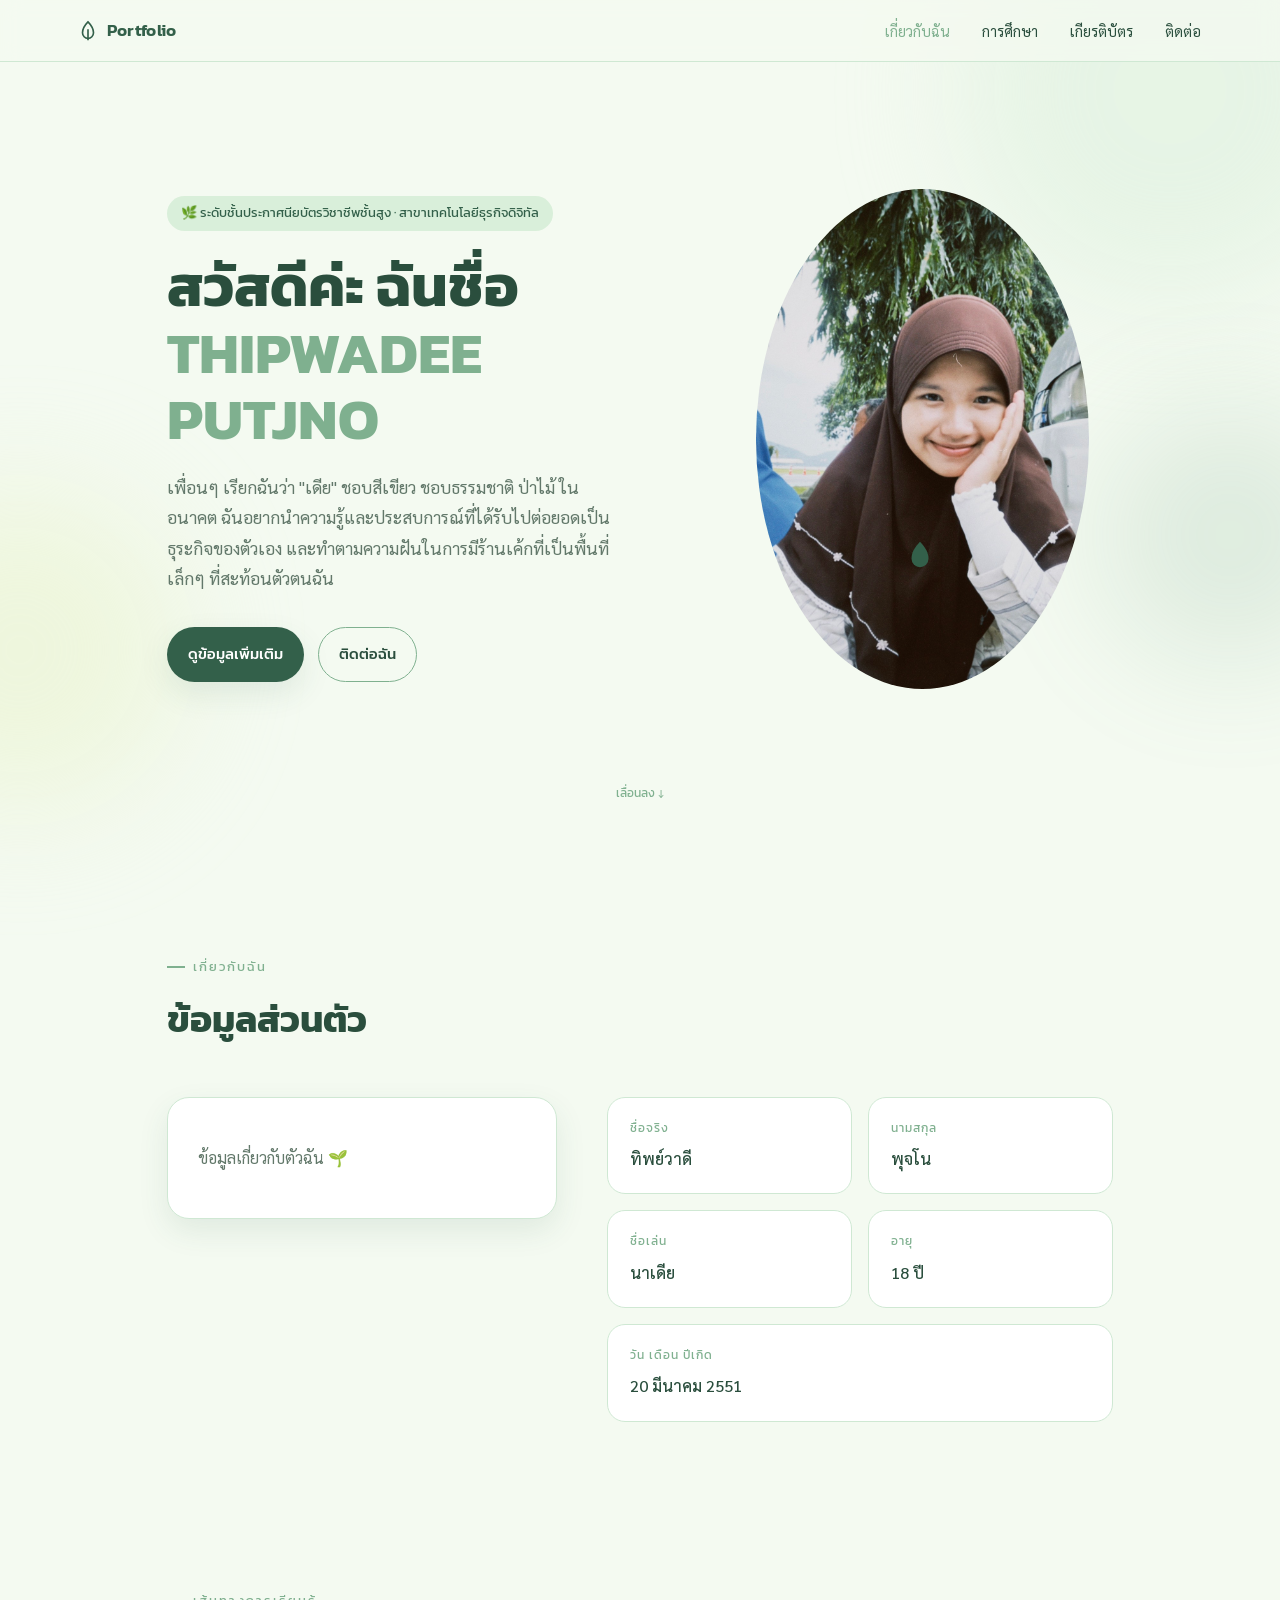
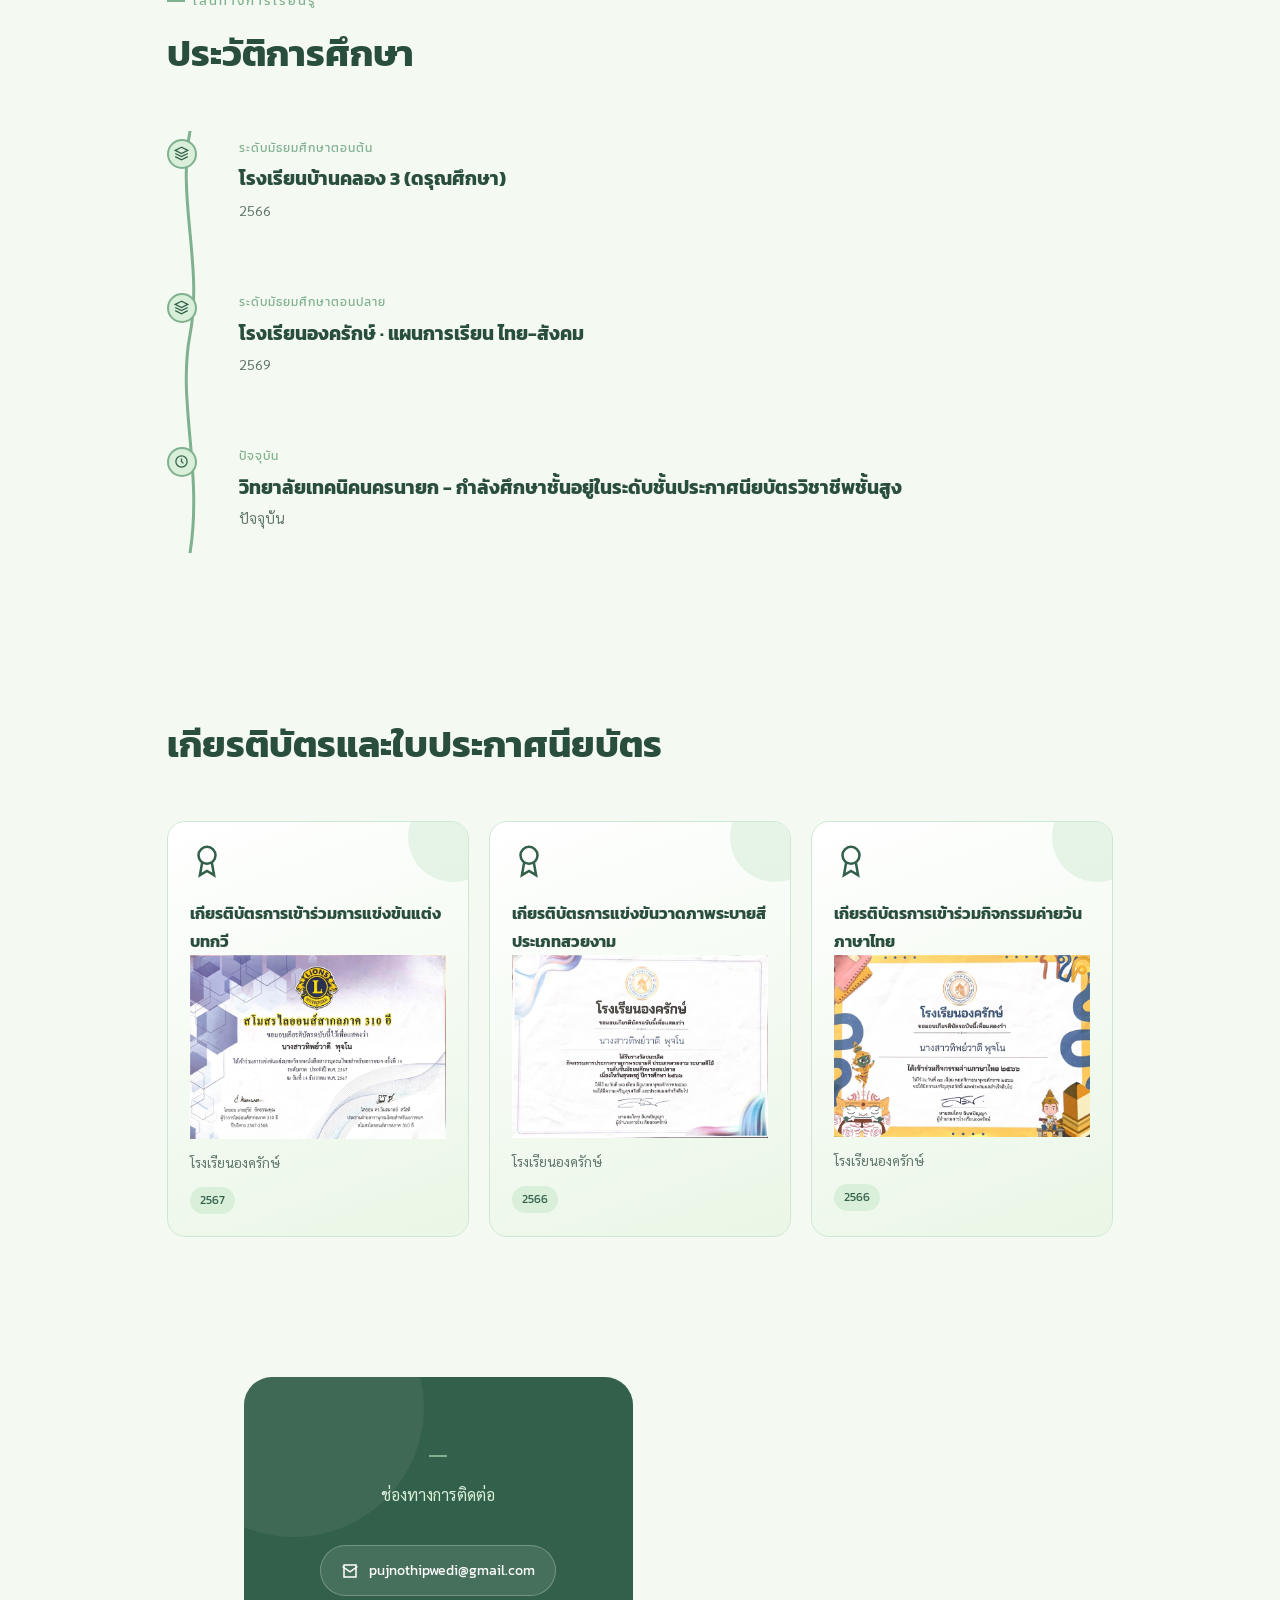
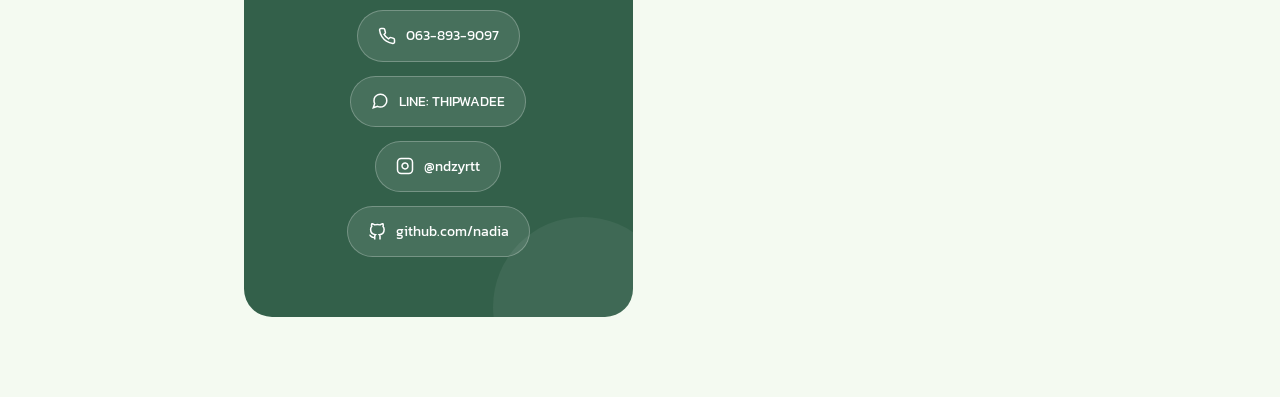
==== commit 29a0762d: "nadia" ====
--- a/index.html
+++ b/index.html
@@ -1,88 +1,723 @@
 <!DOCTYPE html>
 <html lang="th">
 <head>
-<meta charset="UTF-8" />
-<meta name="viewport" content="width=device-width, initial-scale=1.0" />
-<title>คำนวณเกรด · Leafy GPA</title>
+<meta charset="UTF-8">
+<meta name="viewport" content="width=device-width, initial-scale=1.0">
+<title>THIPWADEE PUTJNO — พอร์ตโฟลิโอ</title>
 <link rel="preconnect" href="https://fonts.googleapis.com">
 <link rel="preconnect" href="https://fonts.gstatic.com" crossorigin>
-<link href="https://fonts.googleapis.com/css2?family=Fraunces:opsz,wght@9..144,500;9..144,600;9..144,700&family=Inter:wght@400;500;600;700&family=JetBrains+Mono:wght@500;600&display=swap" rel="stylesheet">
-<link rel="stylesheet" href="style.css" />
+<link href="https://fonts.googleapis.com/css2?family=Kanit:wght@400;500;600;700&family=Sarabun:wght@300;400;500;600&display=swap" rel="stylesheet">
+<style>
+  :root{
+    --bg: #F4FAF1;
+    --bg-soft: #EAF6E6;
+    --card: #FFFFFF;
+    --deep: #33604A;
+    --deep-2: #2A4E3D;
+    --mid: #7FB08F;
+    --pastel: #D9EFDA;
+    --highlight: #E9F3C9;
+    --text: #26352B;
+    --muted: #62786A;
+    --line: #CFE8D3;
+    --shadow: 0 12px 30px rgba(51, 96, 74, 0.10);
+  }
+
+  *{ box-sizing: border-box; }
+  html{ scroll-behavior: smooth; }
+  body{
+    margin:0;
+    background: var(--bg);
+    color: var(--text);
+    font-family: 'Sarabun', sans-serif;
+    font-weight: 400;
+    line-height: 1.75;
+    overflow-x: hidden;
+  }
+  h1,h2,h3,h4{
+    font-family: 'Kanit', sans-serif;
+    color: var(--deep-2);
+    margin: 0;
+  }
+  a{ color: inherit; }
+  ::selection{ background: var(--pastel); color: var(--deep-2); }
+
+  @media (prefers-reduced-motion: reduce){
+    *{ animation: none !important; transition: none !important; }
+    html{ scroll-behavior: auto; }
+  }
+
+  /* ---------- background texture ---------- */
+  .bg-blob{
+    position: fixed;
+    border-radius: 50%;
+    filter: blur(60px);
+    opacity: 0.5;
+    z-index: -1;
+    pointer-events: none;
+  }
+  .blob-1{ width: 420px; height: 420px; background: var(--pastel); top: -120px; right: -100px; }
+  .blob-2{ width: 320px; height: 320px; background: var(--highlight); bottom: 10%; left: -140px; }
+  .blob-3{ width: 260px; height: 260px; background: var(--mid); opacity: 0.18; top: 45%; right: -80px; }
+
+  /* ---------- nav ---------- */
+  nav{
+    position: fixed;
+    top: 0; left: 0; right: 0;
+    z-index: 100;
+    display: flex;
+    align-items: center;
+    justify-content: space-between;
+    padding: 16px 6vw;
+    background: rgba(244, 250, 241, 0.75);
+    backdrop-filter: blur(10px);
+    border-bottom: 1px solid var(--line);
+    transition: padding .3s ease;
+  }
+  .logo{
+    display: flex;
+    align-items: center;
+    gap: 8px;
+    font-family: 'Kanit', sans-serif;
+    font-weight: 600;
+    color: var(--deep);
+    font-size: 1.05rem;
+    letter-spacing: .3px;
+  }
+  .logo svg{ width: 22px; height: 22px; }
+  .nav-links{
+    display: flex;
+    gap: 28px;
+    list-style: none;
+    margin: 0; padding: 0;
+    font-size: 0.92rem;
+  }
+  .nav-links a{
+    text-decoration: none;
+    color: var(--deep-2);
+    position: relative;
+    padding: 4px 2px;
+  }
+  .nav-links a::after{
+    content:"";
+    position: absolute;
+    left: 0; bottom: -2px;
+    height: 2px; width: 0%;
+    background: var(--mid);
+    transition: width .25s ease;
+  }
+  .nav-links a:hover::after{ width: 100%; }
+  .nav-toggle{ display: none; background: none; border: none; cursor: pointer; }
+  .nav-toggle svg{ width: 26px; height: 26px; color: var(--deep); }
+
+  @media (max-width: 760px){
+    .nav-links{
+      position: fixed;
+      top: 60px; right: -100%;
+      flex-direction: column;
+      background: var(--card);
+      width: 72%;
+      max-width: 300px;
+      height: calc(100vh - 60px);
+      padding: 36px 30px;
+      gap: 26px;
+      box-shadow: var(--shadow);
+      transition: right .35s ease;
+    }
+    .nav-links.open{ right: 0; }
+    .nav-toggle{ display: block; }
+  }
+
+  section{ padding: 120px 6vw 40px; max-width: 1100px; margin: 0 auto; }
+  .eyebrow{
+    display: inline-flex;
+    align-items: center;
+    gap: 8px;
+    font-family: 'Kanit', sans-serif;
+    font-size: 0.8rem;
+    letter-spacing: 2px;
+    color: var(--mid);
+    text-transform: uppercase;
+    margin-bottom: 10px;
+  }
+  .eyebrow::before{
+    content:"";
+    width: 18px; height: 2px;
+    background: var(--mid);
+  }
+  .section-title{ font-size: clamp(1.6rem, 3vw, 2.3rem); margin-bottom: 44px; }
+
+  .reveal{
+    opacity: 0;
+    transform: translateY(24px);
+    transition: opacity .7s ease, transform .7s ease;
+  }
+  .reveal.in{ opacity: 1; transform: translateY(0); }
+
+  /* ---------- hero ---------- */
+  .hero{
+    min-height: 92vh;
+    display: flex;
+    align-items: center;
+    padding-top: 90px;
+    position: relative;
+  }
+  .hero-grid{
+    display: grid;
+    grid-template-columns: 1.15fr 0.85fr;
+    gap: 50px;
+    align-items: center;
+    width: 100%;
+  }
+  .hero-tag{
+    display: inline-block;
+    background: var(--pastel);
+    color: var(--deep);
+    font-family: 'Kanit', sans-serif;
+    font-size: 0.82rem;
+    padding: 6px 14px;
+    border-radius: 999px;
+    margin-bottom: 22px;
+  }
+  .hero h1{
+    font-size: clamp(2.3rem, 5.2vw, 3.6rem);
+    line-height: 1.15;
+    font-weight: 700;
+  }
+  .hero h1 span{ color: var(--mid); }
+  .hero p.lead{
+    margin-top: 20px;
+    color: var(--muted);
+    font-size: 1.08rem;
+    max-width: 46ch;
+  }
+  .hero-cta{ margin-top: 34px; display: flex; gap: 14px; flex-wrap: wrap; }
+  .btn{
+    font-family: 'Kanit', sans-serif;
+    font-weight: 500;
+    padding: 13px 20px;
+    border-radius: 200px;
+    text-decoration: none;
+    font-size: 0.95rem;
+    display: inline-flex;
+    align-items: center;
+    gap: 8px;
+    border: 1.5px solid transparent;
+    transition: transform .25s ease, box-shadow .25s ease;
+  }
+  .btn-solid{ background: var(--deep); color: #fff; box-shadow: var(--shadow); }
+  .btn-solid:hover{ transform: translateY(-3px); }
+  .btn-outline{ border-color: var(--mid); color: var(--deep-2); }
+  .btn-outline:hover{ background: var(--pastel); transform: translateY(-3px); }
+
+  .hero-portrait{
+    position: relative;
+    justify-self: center;
+  }
+  .portrait-frame{
+    width: min(200px, 40px);
+    height: min(200px, 40vw);
+    border-radius: 42% 58% 63% 37% / 45% 40% 60% 55%;
+    background: linear-gradient(160deg, var(--pastel), var(--mid) 130%);
+    display: flex;
+    align-items: center;
+    justify-content: center;
+    box-shadow: var(--shadow);
+    animation: morph 9s ease-in-out infinite;
+    position: relative;
+  }
+  .portrait-frame span{
+    font-family: 'Kanit', sans-serif;
+    font-size: 4.2rem;
+    font-weight: 600;
+    color: var(--deep-2);
+  }
+  @keyframes morph{
+    0%,100%{ border-radius: 42% 58% 63% 37% / 45% 40% 60% 55%; }
+    50%{ border-radius: 58% 42% 37% 63% / 55% 60% 40% 45%; }
+  }
+  .leaf-orbit{
+    position: absolute;
+    width: 34px; height: 34px;
+    color: var(--deep);
+    animation: orbit 12s linear infinite;
+  }
+  @keyframes orbit{
+    from{ transform: rotate(0deg) translateX(175px) rotate(0deg); }
+    to{ transform: rotate(360deg) translateX(175px) rotate(-360deg); }
+  }
+
+  @media (max-width: 860px){
+    .hero-grid{ grid-template-columns: 1fr; text-align: center; }
+    .hero p.lead{ margin-left: auto; margin-right: auto; }
+    .hero-cta{ justify-content: center; }
+    .leaf-orbit{ display: none; }
+  }
+
+  .scroll-cue{
+    position: absolute;
+    bottom: 24px; left: 50%;
+    transform: translateX(-50%);
+    display: flex; flex-direction: column; align-items: center;
+    gap: 6px;
+    color: var(--mid);
+    font-size: 0.75rem;
+    font-family: 'Kanit', sans-serif;
+    animation: bob 2.2s ease-in-out infinite;
+  }
+  @keyframes bob{ 0%,100%{ transform: translate(-50%,0);} 50%{ transform: translate(-50%,6px);} }
+
+  /* ---------- about ---------- */
+  .about-wrap{
+    display: grid;
+    grid-template-columns: 1fr 1.3fr;
+    gap: 50px;
+    align-items: start;
+  }
+  .about-note{
+    background: var(--card);
+    border: 1px solid var(--line);
+    border-radius: 22px;
+    padding: 30px;
+    box-shadow: var(--shadow);
+  }
+  .about-note p{ color: var(--muted); }
+  .info-grid{
+    display: grid;
+    grid-template-columns: repeat(2, 1fr);
+    gap: 16px;
+  }
+  .info-card{
+    background: var(--card);
+    border: 1px solid var(--line);
+    border-radius: 18px;
+    padding: 20px 22px;
+    transition: transform .25s ease, box-shadow .25s ease;
+  }
+  .info-card:hover{ transform: translateY(-4px); box-shadow: var(--shadow); }
+  .info-card .k{
+    font-family: 'Kanit', sans-serif;
+    font-size: 0.76rem;
+    color: var(--mid);
+    text-transform: uppercase;
+    letter-spacing: 1px;
+    margin-bottom: 6px;
+  }
+  .info-card .v{ font-weight: 500; font-size: 1.02rem; color: var(--deep-2); }
+  @media (max-width: 860px){
+    .about-wrap{ grid-template-columns: 1fr; }
+    .info-grid{ grid-template-columns: 1fr 1fr; }
+  }
+  @media (max-width: 480px){
+    .info-grid{ grid-template-columns: 1fr; }
+  }
+
+  /* ---------- education timeline (vine signature) ---------- */
+  .timeline{
+    position: relative;
+    padding-left: 46px;
+  }
+  .vine-svg{
+    position: absolute;
+    left: 0; top: 0;
+    width: 46px;
+    height: 100%;
+  }
+  .vine-path{
+    fill: none;
+    stroke: var(--mid);
+    stroke-width: 3;
+    stroke-linecap: round;
+    stroke-dasharray: 1000;
+    stroke-dashoffset: 1000;
+    transition: stroke-dashoffset 1.6s ease;
+  }
+  .vine-path.in{ stroke-dashoffset: 0; }
+  .tl-item{
+    position: relative;
+    padding: 6px 0 46px 26px;
+  }
+  .tl-item:last-child{ padding-bottom: 6px; }
+  .tl-dot{
+    position: absolute;
+    left: -46px;
+    top: 8px;
+    width: 30px; height: 30px;
+    background: var(--pastel);
+    border: 2px solid var(--mid);
+    border-radius: 50%;
+    display: flex; align-items: center; justify-content: center;
+  }
+  .tl-dot svg{ width: 15px; height: 15px; color: var(--deep); }
+  .tl-item .stage{
+    font-family: 'Kanit', sans-serif;
+    font-size: 0.78rem;
+    letter-spacing: 1px;
+    text-transform: uppercase;
+    color: var(--mid);
+    margin-bottom: 4px;
+  }
+  .tl-item h3{ font-size: 1.18rem; }
+  .tl-item .years{ color: var(--muted); font-size: 0.9rem; margin-top: 2px; }
+  .tl-item p.detail{ margin-top: 8px; color: var(--muted); max-width: 60ch; }
+
+  /* ---------- experience / competitions ---------- */
+  .card-grid{
+    display: grid;
+    grid-template-columns: repeat(auto-fit, minmax(260px, 1fr));
+    gap: 22px;
+  }
+  .item-card{
+    background: var(--card);
+    border: 1px solid var(--line);
+    border-radius: 20px;
+    padding: 26px;
+    box-shadow: 0 2px 10px rgba(51,96,74,0.05);
+    transition: transform .28s ease, box-shadow .28s ease;
+  }
+  .item-card:hover{ transform: translateY(-6px); box-shadow: var(--shadow); }
+  .item-icon{
+    width: 42px; height: 42px;
+    border-radius: 12px;
+    background: var(--pastel);
+    display: flex; align-items: center; justify-content: center;
+    margin-bottom: 16px;
+  }
+  .item-icon svg{ width: 22px; height: 22px; color: var(--deep); }
+  .item-card h4{ font-size: 1.05rem; margin-bottom: 6px; }
+  .item-card .tag{ color: var(--mid); font-size: 0.82rem; font-family: 'Kanit',sans-serif; margin-bottom: 8px; display:block; }
+  .item-card p{ color: var(--muted); font-size: 0.94rem; margin: 0; }
+
+  .subhead{
+    font-family: 'Kanit', sans-serif;
+    font-size: 1.05rem;
+    color: var(--deep);
+    margin: 48px 0 20px;
+    display: flex;
+    align-items: center;
+    gap: 10px;
+  }
+  .subhead svg{ width: 20px; height: 20px; color: var(--mid); }
+  .subhead:first-child{ margin-top: 0; }
+
+  /* ---------- certificates ---------- */
+  .cert-grid{
+    display: grid;
+    grid-template-columns: repeat(auto-fit, minmax(230px, 1fr));
+    gap: 20px;
+  }
+  .cert-card{
+    background: linear-gradient(160deg, var(--card), var(--bg-soft));
+    border: 1px solid var(--line);
+    border-radius: 18px;
+    padding: 22px;
+    position: relative;
+    overflow: hidden;
+  }
+  .cert-card::before{
+    content:"";
+    position: absolute;
+    top: -30px; right: -30px;
+    width: 90px; height: 90px;
+    background: var(--pastel);
+    border-radius: 50%;
+    opacity: .6;
+  }
+  .cert-ribbon{
+    width: 34px; height: 34px;
+    color: var(--deep);
+    margin-bottom: 14px;
+    position: relative;
+  }
+  .cert-card h4{ font-size: 0.98rem; position: relative; }
+  .cert-card .cert-org{ color: var(--muted); font-size: 0.85rem; margin-top: 4px; position: relative; }
+  .cert-card .cert-year{
+    display: inline-block;
+    margin-top: 12px;
+    font-family: 'Kanit', sans-serif;
+    font-size: 0.75rem;
+    color: var(--deep);
+    background: var(--pastel);
+    padding: 3px 10px;
+    border-radius: 999px;
+    position: relative;
+  }
+
+  /* ---------- contact ---------- */
+  .contact-box{
+    background: var(--deep);
+    border-radius: 28px;
+    padding: 60px 6vw;
+    color: #fff;
+    text-align: center;
+    position: relative;
+    overflow: hidden;
+  }
+  .contact-box::before, .contact-box::after{
+    content:"";
+    position: absolute;
+    border-radius: 50%;
+    background: rgba(255,255,255,0.06);
+  }
+  .contact-box::before{ width: 260px; height: 260px; top: -100px; left: -80px; }
+  .contact-box::after{ width: 180px; height: 180px; bottom: -80px; right: -40px; }
+  .contact-box h2{ color: #fff; }
+  .contact-box p{ color: var(--pastel); max-width: 50ch; margin: 14px auto 0; }
+  .contact-links{
+    display: flex;
+    flex-wrap: wrap;
+    justify-content: center;
+    gap: 14px;
+    margin-top: 36px;
+    position: relative;
+  }
+  .contact-pill{
+    display: flex;
+    align-items: center;
+    gap: 10px;
+    background: rgba(255,255,255,0.1);
+    border: 1px solid rgba(255,255,255,0.25);
+    padding: 12px 20px;
+    border-radius: 999px;
+    text-decoration: none;
+    color: #fff;
+    font-family: 'Kanit', sans-serif;
+    font-size: 0.9rem;
+    transition: background .25s ease, transform .25s ease;
+  }
+  .contact-pill:hover{ background: rgba(255,255,255,0.22); transform: translateY(-3px); }
+  .contact-pill svg{ width: 18px; height: 18px; }
+
+  footer{
+    text-align: center;
+    padding: 30px 6vw 40px;
+    color: var(--muted);
+    font-size: 0.85rem;
+  }
+</style>
 </head>
 <body>
 
-  <div class="meadow" aria-hidden="true">
-    <svg class="meadow__svg" viewBox="0 0 1440 120" preserveAspectRatio="none">
-      <path d="M0,60 C240,110 480,10 720,50 C960,90 1200,20 1440,60 L1440,120 L0,120 Z"></path>
+<div class="bg-blob blob-1"></div>
+<div class="bg-blob blob-2"></div>
+<div class="bg-blob blob-3"></div>
+
+<nav>
+  <div class="logo">
+    <svg viewBox="0 0 24 24" fill="none" stroke="currentColor" stroke-width="1.8"><path d="M12 2C8 6 6 10 6 14a6 6 0 0012 0c0-4-2-8-6-12z"/><path d="M12 22V10"/></svg>
+    Portfolio
+  </div>
+  <ul class="nav-links" id="navLinks">
+    <li><a href="#about" class="nav-link">เกี่ยวกับฉัน</a></li>
+    <li><a href="#education" class="nav-link">การศึกษา</a></li>
+    <li><a href="#certificates" class="nav-link">เกียรติบัตร</a></li>
+    <li><a href="#contact" class="nav-link">ติดต่อ</a></li>
+  </ul>
+  <button class="nav-toggle" id="navToggle" aria-label="เปิดเมนู">
+    <svg viewBox="0 0 24 24" fill="none" stroke="currentColor" stroke-width="2"><path d="M4 6h16M4 12h16M4 18h16"/></svg>
+  </button>
+</nav>
+
+<!-- ================= HERO ================= -->
+<section class="hero" id="hero">
+  <div class="hero-grid">
+    <div class="reveal in">
+      <span class="hero-tag">🌿 ระดับชั้นประกาศนียบัตรวิชาชีพชั้นสูง · สาขาเทคโนโลยีธุรกิจดิจิทัล</span>
+      <h1>สวัสดีค่ะ ฉันชื่อ<br><span>THIPWADEE PUTJNO</span></h1>
+      <p class="lead">เพื่อนๆ เรียกฉันว่า "เดีย" ชอบสีเขียว ชอบธรรมชาติ ป่าไม้  ในอนาคต ฉันอยากนำความรู้และประสบการณ์ที่ได้รับไปต่อยอดเป็นธุระกิจของตัวเอง และทำตามความฝันในการมีร้านเค้กที่เป็นพื้นที่เล็กๆ ที่สะท้อนตัวตนฉัน </p>
+      <div class="hero-cta">
+        <a href="#about" class="btn btn-solid">ดูข้อมูลเพิ่มเติม</a>
+        <a href="#contact" class="btn btn-outline">ติดต่อฉัน</a>
+      </div>
+    </div>
+    <div class="hero-portrait reveal in">
+      <div class="portrait-frame"><img src="assets/333.jpg" alt="รูปหน้าปก" style="width: 500px; height: 500px; object-fit: cover; border-radius: 50%;"></div>
+      <svg class="leaf-orbit" viewBox="0 0 24 24" fill="currentColor"><path d="M12 2C8 6 6 10 6 14a6 6 0 0012 0c0-4-2-8-6-12z"/></svg>
+    </div>
+  </div>
+  <div class="scroll-cue">เลื่อนลง ↓</div>
+</section>
+
+<!-- ================= ABOUT ================= -->
+<section id="about">
+  <div class="eyebrow reveal">เกี่ยวกับฉัน</div>
+  <h2 class="section-title reveal">ข้อมูลส่วนตัว</h2>
+  <div class="about-wrap">
+    <div class="about-note reveal">
+      <p>ข้อมูลเกี่ยวกับตัวฉัน 🌱</p>
+    </div>
+    <div class="info-grid">
+      <div class="info-card reveal">
+        <div class="k">ชื่อจริง</div>
+        <div class="v">ทิพย์วาดี</div>
+      </div>
+      <div class="info-card reveal">
+        <div class="k">นามสกุล</div>
+        <div class="v">พุจโน</div>
+      </div>
+      <div class="info-card reveal">
+        <div class="k">ชื่อเล่น</div>
+        <div class="v">นาเดีย</div>
+      </div>
+      <div class="info-card reveal">
+        <div class="k">อายุ</div>
+        <div class="v">18 ปี</div>
+      </div>
+      <div class="info-card reveal" style="grid-column: 1 / -1;">
+        <div class="k">วัน เดือน ปีเกิด</div>
+        <div class="v">20 มีนาคม 2551</div>
+      </div>
+    </div>
+  </div>
+</section>
+
+<!-- ================= EDUCATION ================= -->
+<section id="education">
+  <div class="eyebrow reveal">เส้นทางการเรียนรู้</div>
+  <h2 class="section-title reveal">ประวัติการศึกษา</h2>
+
+  <div class="timeline">
+    <svg class="vine-svg" viewBox="0 0 46 560" preserveAspectRatio="none">
+      <path class="vine-path" d="M23 0 C 10 90, 36 180, 23 270 C 10 360, 36 450, 23 560" />
     </svg>
+
+    <div class="tl-item reveal">
+      <div class="tl-dot"><svg viewBox="0 0 24 24" fill="none" stroke="currentColor" stroke-width="2"><path d="M12 2 2 7l10 5 10-5-10-5z"/><path d="M2 17l10 5 10-5M2 12l10 5 10-5"/></svg></div>
+      <div class="stage">ระดับมัธยมศึกษาตอนต้น</div>
+      <h3>โรงเรียนบ้านคลอง 3 (ดรุณศึกษา) </h3>
+      <div class="years">2566</div>
+      <p class="detail"></p>
+    </div>
+
+    <div class="tl-item reveal">
+      <div class="tl-dot"><svg viewBox="0 0 24 24" fill="none" stroke="currentColor" stroke-width="2"><path d="M12 2 2 7l10 5 10-5-10-5z"/><path d="M2 17l10 5 10-5M2 12l10 5 10-5"/></svg></div>
+      <div class="stage">ระดับมัธยมศึกษาตอนปลาย</div>
+      <h3>โรงเรียนองครักษ์ · แผนการเรียน ไทย-สังคม </h3>
+      <div class="years">2569</div>
+      <p class="detail"></p>
+    </div>
+
+    <div class="tl-item reveal">
+      <div class="tl-dot"><svg viewBox="0 0 24 24" fill="none" stroke="currentColor" stroke-width="2"><circle cx="12" cy="12" r="9"/><path d="M12 7v5l3 3"/></svg></div>
+      <div class="stage">ปัจจุบัน</div>
+      <h3>วิทยาลัยเทคนิคนครนายก - กำลังศึกษาชั้นอยู่ในระดับชั้นประกาศนียบัตรวิชาชีพชั้นสูง</h3>
+      <div class="years">ปัจจุบัน</div>
+      <p class="detail"></p>
+    </div>
   </div>
-
-  <main class="page">
-
-    <header class="header">
-      <div class="header__mark">
-        <svg viewBox="0 0 48 48" class="leaf-icon" aria-hidden="true">
-          <path d="M10 38 C6 24 14 8 34 6 C40 24 34 40 18 42 C14 42.6 11.6 41 10 38 Z"></path>
-          <path d="M12 38 C20 30 26 20 33 8" class="leaf-vein"></path>
-        </svg>
-      </div>
-      <div class="header__text">
-        <p class="eyebrow">Leafy GPA</p>
-        <h1>ตัวคำนวณเกรดเฉลี่ย</h1>
-        <p class="subtitle">ใส่รายวิชา หน่วยกิต และคะแนน ระบบจะคำนวณเกรดและ GPA ให้ทันที</p>
-      </div>
-    </header>
-
-    <section class="card" aria-label="รายวิชา">
-
-      <div class="table-head" role="row">
-        <span>รายวิชา</span>
-        <span>หน่วยกิต</span>
-        <span>คะแนน (0–100)</span>
-        <span class="table-head__grade">เกรด</span>
-        <span class="table-head__action"></span>
-      </div>
-
-      <div id="rows" class="rows"></div>
-
-      <button id="addRow" class="add-btn" type="button">
-        <svg viewBox="0 0 20 20" class="add-btn__icon" aria-hidden="true">
-          <path d="M10 4v12M4 10h12" stroke="currentColor" stroke-width="1.8" stroke-linecap="round"/>
-        </svg>
-        เพิ่มรายวิชา
-      </button>
-
-    </section>
-
-    <section class="result" aria-live="polite">
-      <div class="result__badge">
-        <svg viewBox="0 0 64 64" class="badge-leaf" aria-hidden="true">
-          <path d="M12 50 C6 32 16 10 44 8 C52 32 42 52 22 55 C17 55.8 14 54 12 50 Z"></path>
-        </svg>
-        <span id="letterGrade" class="badge-leaf__letter">–</span>
-      </div>
-      <div class="result__figures">
-        <div class="figure">
-          <span class="figure__value" id="gpaValue">0.00</span>
-          <span class="figure__label">GPA</span>
-        </div>
-        <div class="figure figure--muted">
-          <span class="figure__value" id="avgValue">0.0</span>
-          <span class="figure__label">คะแนนเฉลี่ยถ่วงน้ำหนัก</span>
-        </div>
-        <div class="figure figure--muted">
-          <span class="figure__value" id="creditValue">0</span>
-          <span class="figure__label">หน่วยกิตรวม</span>
-        </div>
-      </div>
-    </section>
-
-    <p class="scale-note">
-      เกณฑ์: A ≥80 · B+ 75–79 · B 70–74 · C+ 65–69 · C 60–64 · D+ 55–59 · D 50–54 · F &lt;50
-    </p>
-
-  </main>
-
-  <script src="script.js"></script>
+</section>
+
+ 
+<!-- ================= CERTIFICATES ================= -->
+<section id="certificates">
+  <h2 class="section-title reveal">เกียรติบัตรและใบประกาศนียบัตร</h2>
+  <div class="cert-grid">
+    <div class="cert-card reveal">
+      <svg class="cert-ribbon" viewBox="0 0 24 24" fill="none" stroke="currentColor" stroke-width="1.8"><circle cx="12" cy="8" r="6"/><path d="M8.5 13.5L7 22l5-3 5 3-1.5-8.5"/></svg>
+      <h4>เกียรติบัตรการเข้าร่วมการแข่งขันแต่งบทกวี</h4>
+      <img src="assets/2.jpg" alt="เกียรติบัตร" style="max-width:100%;">
+      <div class="cert-org">โรงเรียนองครักษ์</div>
+      <span class="cert-year">2567</span>
+    </div>
+    <div class="cert-card reveal">
+      <svg class="cert-ribbon" viewBox="0 0 24 24" fill="none" stroke="currentColor" stroke-width="1.8"><circle cx="12" cy="8" r="6"/><path d="M8.5 13.5L7 22l5-3 5 3-1.5-8.5"/></svg>
+      <h4>เกียรติบัตรการแข่งขันวาดภาพระบายสีประเภทสวยงาม</h4>
+<a href="certificate.jpg" target="_blank">
+    <img src="assets/1.jpg" alt="เกียรติบัตร" style="max-width:100%;">
+         
+</a>
+      <div class="cert-org">โรงเรียนองครักษ์</div>
+      <span class="cert-year">2566</span>
+    </div>
+     <div class="cert-card reveal">
+      <svg class="cert-ribbon" viewBox="0 0 24 24" fill="none" stroke="currentColor" stroke-width="1.8"><circle cx="12" cy="8" r="6"/><path d="M8.5 13.5L7 22l5-3 5 3-1.5-8.5"/></svg>
+      <h4>เกียรติบัตรการเข้าร่วมกิจกรรมค่ายวันภาษาไทย</h4>
+<img src="assets/3.jpg" alt="เกียรติบัตร" style="max-width:100%;">
+      <div class="cert-org">โรงเรียนองครักษ์</div>
+      <span class="cert-year">2566</span>
+    </div>
+  
+   
+
+<!-- ================= CONTACT ================= -->
+<section id="contact">
+  <div class="contact-box reveal">
+    <div class="eyebrow" style="color: var(--pastel);"></div>
+    <p>ช่องทางการติดต่อ</p>
+    <div class="contact-links">
+      <a class="contact-pill" href="pujnothipwedi@gmail.com">
+        <svg viewBox="0 0 24 24" fill="none" stroke="currentColor" stroke-width="2"><path d="M4 4h16v16H4z"/><path d="M22 6l-10 7L2 6"/></svg>
+        pujnothipwedi@gmail.com
+      </a>
+      <a class="contact-pill" href="tel:063-893-9097">
+        <svg viewBox="0 0 24 24" fill="none" stroke="currentColor" stroke-width="2"><path d="M22 16.92v3a2 2 0 01-2.18 2 19.79 19.79 0 01-8.63-3.07 19.5 19.5 0 01-6-6 19.79 19.79 0 01-3.07-8.67A2 2 0 014.11 2h3a2 2 0 012 1.72c.127.96.362 1.903.7 2.81a2 2 0 01-.45 2.11L8.09 9.91a16 16 0 006 6l1.27-1.27a2 2 0 012.11-.45c.907.338 1.85.573 2.81.7A2 2 0 0122 16.92z"/></svg>
+        063-893-9097
+      </a>
+      <a class="contact-pill" href="https://line.me/ti/p/THIPWADEE" target="_blank" rel="noopener">
+        <svg viewBox="0 0 24 24" fill="none" stroke="currentColor" stroke-width="2"><path d="M21 11.5a8.38 8.38 0 01-.9 3.8 8.5 8.5 0 01-7.6 4.7 8.38 8.38 0 01-3.8-.9L3 21l1.9-5.7a8.38 8.38 0 01-.9-3.8 8.5 8.5 0 014.7-7.6 8.38 8.38 0 013.8-.9h.5a8.48 8.48 0 018 8v.5z"/></svg>
+        LINE: THIPWADEE
+      </a>
+      <a class="contact-pill" href="https://instagram.com/ndzyrtt" target="_blank" rel="noopener">
+        <svg viewBox="0 0 24 24" fill="none" stroke="currentColor" stroke-width="2"><rect x="2" y="2" width="20" height="20" rx="5"/><path d="M16 11.37A4 4 0 1112.63 8 4 4 0 0116 11.37z"/><path d="M17.5 6.5h.01"/></svg>
+        @ndzyrtt
+      </a>
+      <a class="contact-pill" href="https://github.com/nadia" target="_blank" rel="noopener">
+        <svg viewBox="0 0 24 24" fill="none" stroke="currentColor" stroke-width="2"><path d="M9 19c-5 1.5-5-2.5-7-3m14 6v-3.87a3.37 3.37 0 00-.94-2.61c3.14-.35 6.44-1.54 6.44-7A5.44 5.44 0 0020 4.77 5.07 5.07 0 0019.91 1S18.73.65 16 2.48a13.38 13.38 0 00-7 0C6.27.65 5.09 1 5.09 1A5.07 5.07 0 005 4.77a5.44 5.44 0 00-1.5 3.78c0 5.42 3.3 6.61 6.44 7A3.37 3.37 0 009 18.13V22"/></svg>
+        github.com/nadia
+      </a>
+    </div>
+  </div>
+</section>
+
+<script>
+  // ---- mobile nav toggle ----
+  const navToggle = document.getElementById('navToggle');
+  const navLinks = document.getElementById('navLinks');
+  navToggle.addEventListener('click', () => navLinks.classList.toggle('open'));
+  document.querySelectorAll('.nav-link').forEach(link => {
+    link.addEventListener('click', () => navLinks.classList.remove('open'));
+  });
+
+  // ---- scroll reveal ----
+  const revealEls = document.querySelectorAll('.reveal');
+  const revealObserver = new IntersectionObserver((entries) => {
+    entries.forEach(entry => {
+      if (entry.isIntersecting){
+        entry.target.classList.add('in');
+        revealObserver.unobserve(entry.target);
+      }
+    });
+  }, { threshold: 0.15 });
+  revealEls.forEach(el => revealObserver.observe(el));
+
+  // ---- vine draw animation ----
+  const vine = document.querySelector('.vine-path');
+  const vineObserver = new IntersectionObserver((entries) => {
+    entries.forEach(entry => {
+      if (entry.isIntersecting){
+        vine.classList.add('in');
+        vineObserver.unobserve(entry.target);
+      }
+    });
+  }, { threshold: 0.1 });
+  if (vine) vineObserver.observe(document.querySelector('.timeline'));
+
+  // ---- active nav link on scroll ----
+  const sections = document.querySelectorAll('section[id]');
+  const navAnchors = document.querySelectorAll('.nav-link');
+  const navObserver = new IntersectionObserver((entries) => {
+    entries.forEach(entry => {
+      const id = entry.target.getAttribute('id');
+      const link = document.querySelector(`.nav-link[href="#${id}"]`);
+      if (!link) return;
+      if (entry.isIntersecting){
+        navAnchors.forEach(a => a.style.color = 'var(--deep-2)');
+        link.style.color = 'var(--mid)';
+      }
+    });
+  }, { threshold: 0.4, rootMargin: "-80px 0px -60% 0px" });
+  sections.forEach(s => navObserver.observe(s));
+</script>
+
 </body>
-</html>+</html>
